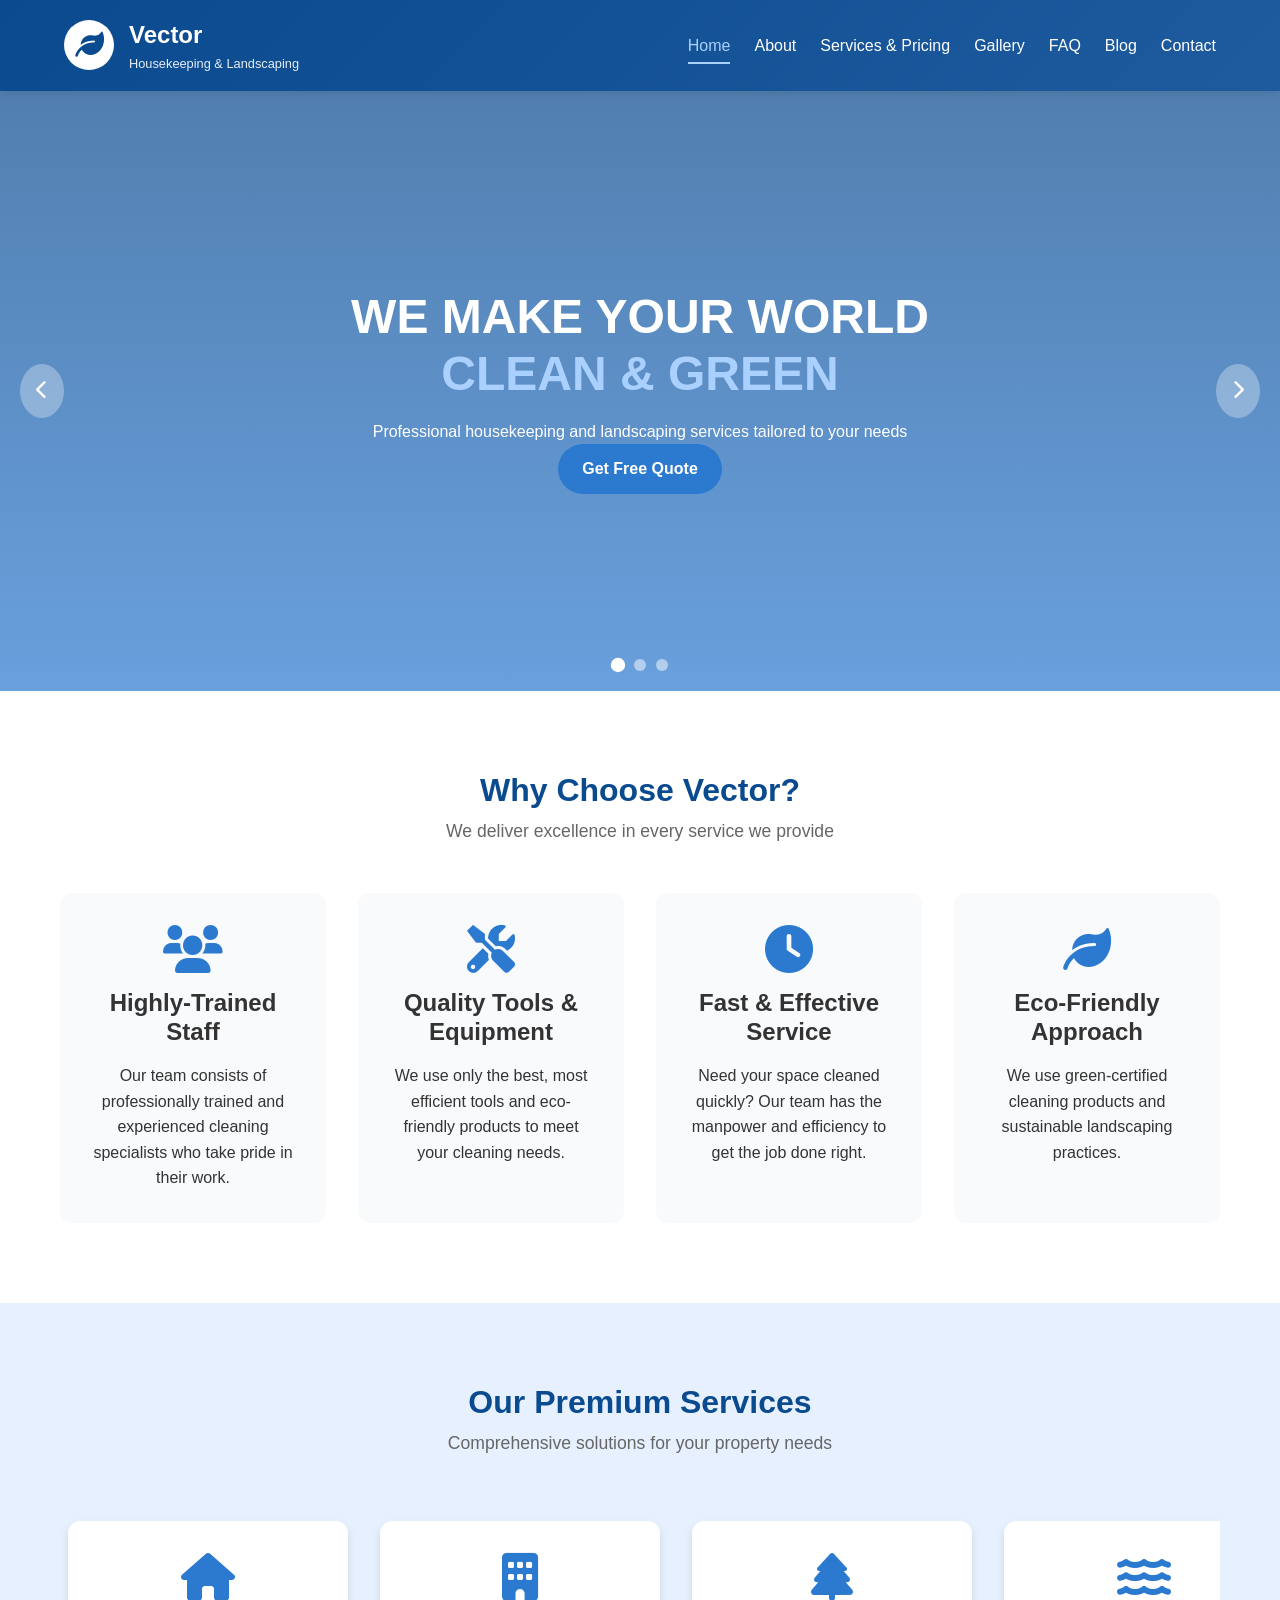
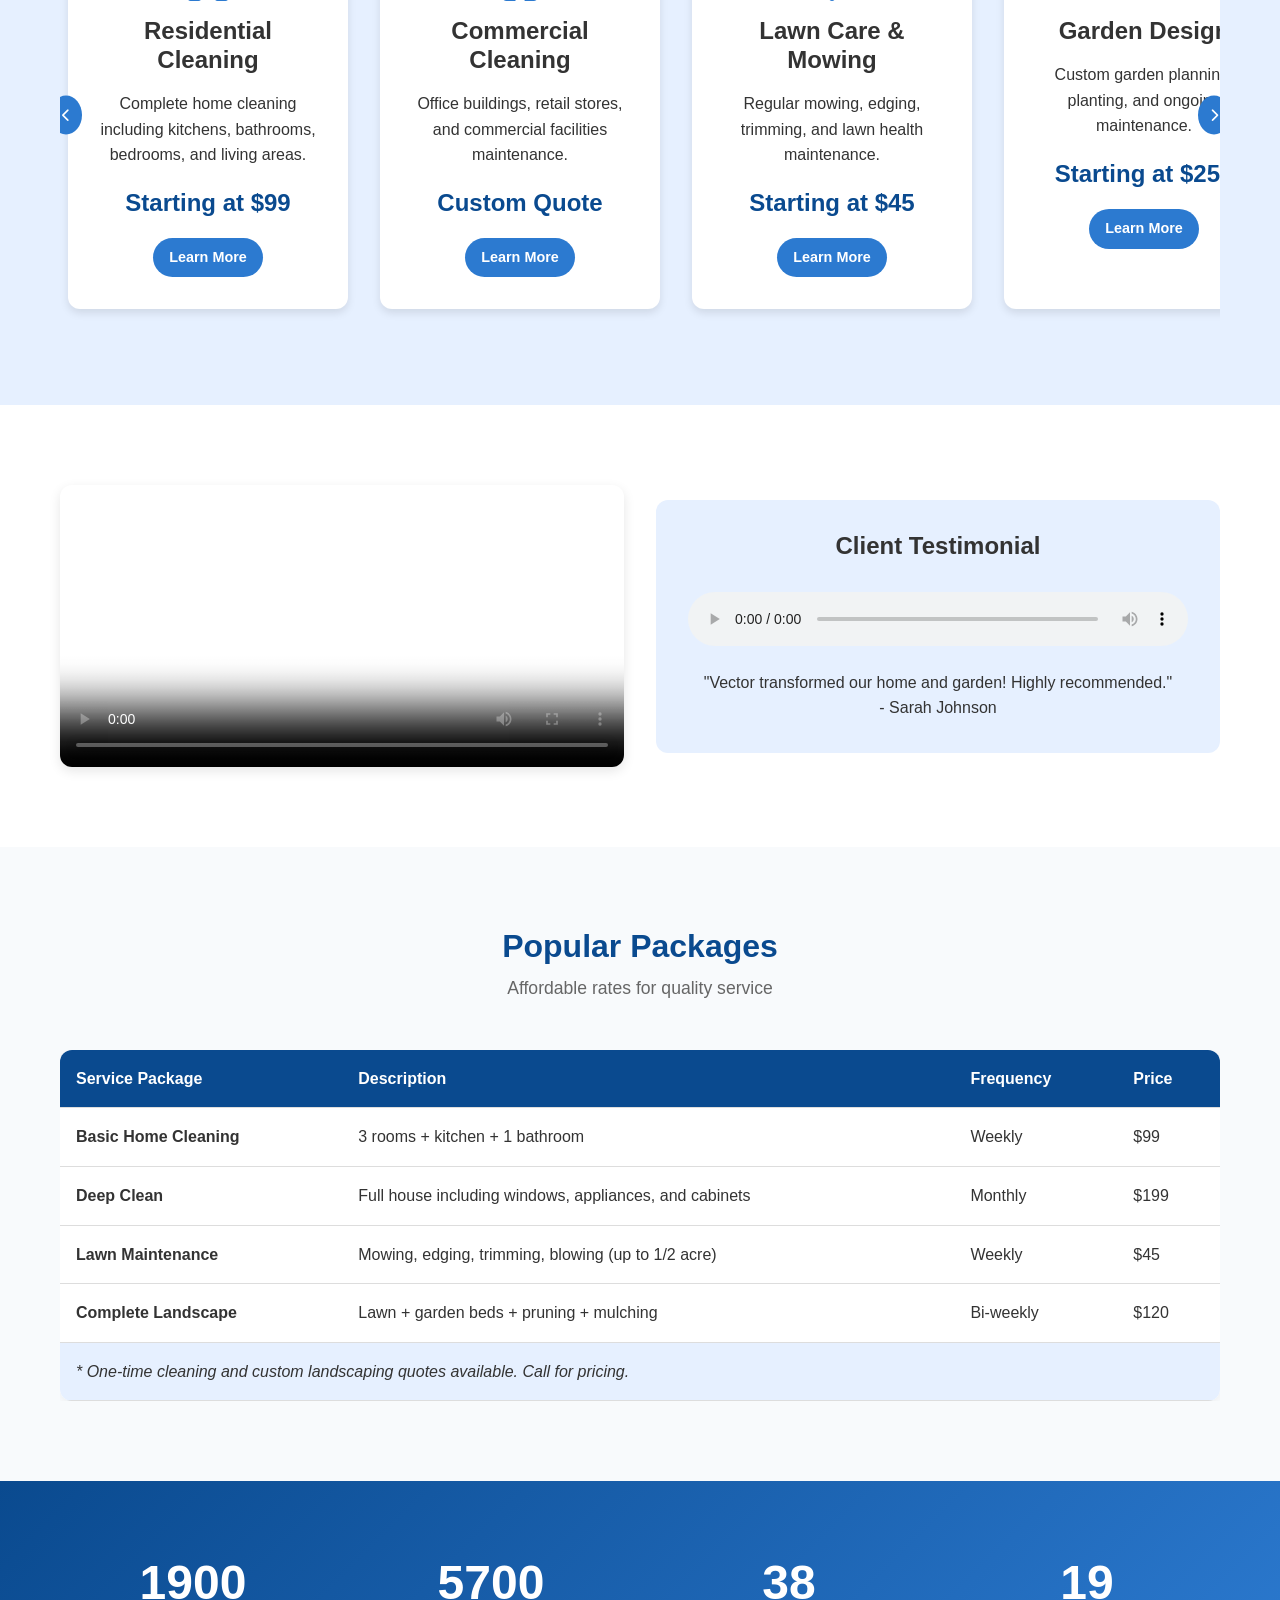
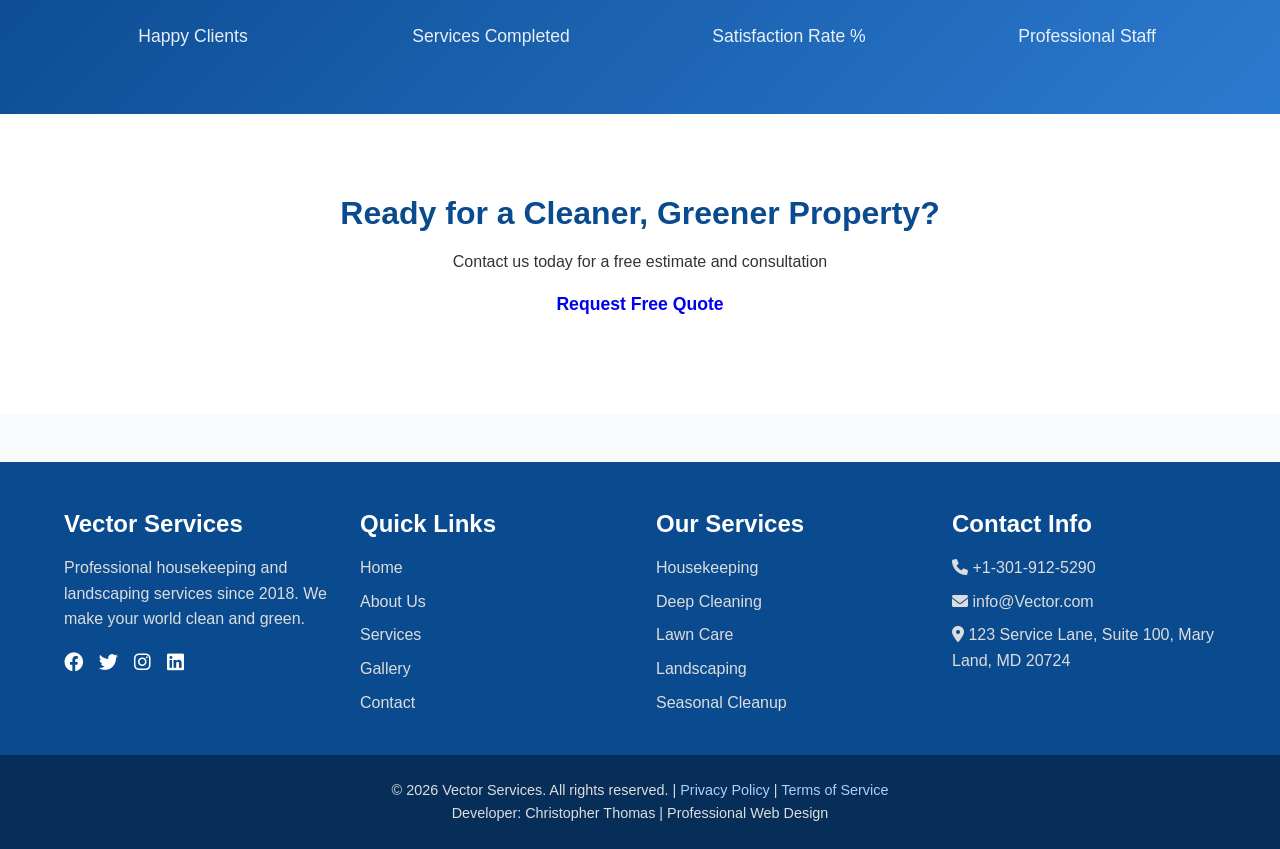
==== index.html @ d76cce22 "Final Project" ====
<!DOCTYPE html>
<html lang="en">
<head>
    <meta charset="UTF-8">
    <meta name="viewport" content="width=device-width, initial-scale=1.0, viewport-fit=cover">
    <meta name="description" content="Professional housekeeping and landscaping services. Clean homes, beautiful gardens, and reliable service since 2018.">
    <title>Vector Services | Professional Housekeeping & Landscaping</title>
    <link rel="stylesheet" href="styles.css">
    <link rel="stylesheet" href="https://cdnjs.cloudflare.com/ajax/libs/font-awesome/6.0.0-beta3/css/all.min.css">
</head>
<body>
    <!-- Header Section -->
    <header>
        <div class="logo-area">
            <div class="logo-circle">
                <i class="fas fa-leaf"></i>
            </div>
            <div class="company-name">
                <span class="brand-main">Vector</span>
                <span class="brand-sub">Housekeeping & Landscaping</span>
            </div>
        </div>
        <nav>
            <div class="mobile-menu-btn">
                <i class="fas fa-bars"></i>
            </div>
            <ul class="nav-menu">
                <li><a href="index.html" class="active">Home</a></li>
                <li><a href="pages/about.html">About</a></li>
                <li><a href="pages/services-pricing.html">Services & Pricing</a></li>
                <li><a href="pages/gallery.html">Gallery</a></li>
                <li><a href="pages/faq.html">FAQ</a></li>
                <li><a href="pages/blog.html">Blog</a></li>
                <li><a href="pages/contact.html">Contact</a></li>
            </ul>
        </nav>
    </header>

    <main>
        <!-- Hero Carousel Section -->
        <section class="hero-carousel">
            <div class="carousel-container">
                <div class="carousel-slides">
                    <div class="carousel-slide active">
                        <div class="slide-bg" style="background-image: linear-gradient(rgba(10, 74, 143, 0.7), rgba(44, 122, 208, 0.7)), url('img/slide1.jpg');">
                            <div class="slide-content">
                                <h1>WE MAKE YOUR WORLD <span class="blue-text">CLEAN & GREEN</span></h1>
                                <p>Professional housekeeping and landscaping services tailored to your needs</p>
                                <a href="pages/contact.html" class="btn btn-primary">Get Free Quote</a>
                            </div>
                        </div>
                    </div>
                    <div class="carousel-slide">
                        <div class="slide-bg" style="background-image: linear-gradient(rgba(10, 74, 143, 0.7), rgba(44, 122, 208, 0.7)), url('img/slide2.jpg');">
                            <div class="slide-content">
                                <h1>EXPERT <span class="blue-text">HOUSEKEEPING</span></h1>
                                <p>Deep cleaning, sanitization, and daily upkeep for your home or office</p>
                                <a href="pages/services-pricing.html" class="btn btn-primary">View Services</a>
                            </div>
                        </div>
                    </div>
                    <div class="carousel-slide">
                        <div class="slide-bg" style="background-image: linear-gradient(rgba(10, 74, 143, 0.7), rgba(44, 122, 208, 0.7)), url('img/slide3.jpg');">
                            <div class="slide-content">
                                <h1>BEAUTIFUL <span class="blue-text">LANDSCAPING</span></h1>
                                <p>Lawn care, garden design, irrigation systems, and seasonal cleanups</p>
                                <a href="pages/contact.html" class="btn btn-primary">Schedule Now</a>
                            </div>
                        </div>
                    </div>
                </div>
                <button class="carousel-btn prev-btn"><i class="fas fa-chevron-left"></i></button>
                <button class="carousel-btn next-btn"><i class="fas fa-chevron-right"></i></button>
                <div class="carousel-dots"></div>
            </div>
        </section>

        <!-- Features Section -->
        <section class="features">
            <div class="container">
                <div class="section-header">
                    <h2>Why Choose Vector?</h2>
                    <p>We deliver excellence in every service we provide</p>
                </div>
                <div class="features-grid">
                    <div class="feature-card">
                        <i class="fas fa-users"></i>
                        <h3>Highly-Trained Staff</h3>
                        <p>Our team consists of professionally trained and experienced cleaning specialists who take pride in their work.</p>
                    </div>
                    <div class="feature-card">
                        <i class="fas fa-tools"></i>
                        <h3>Quality Tools & Equipment</h3>
                        <p>We use only the best, most efficient tools and eco-friendly products to meet your cleaning needs.</p>
                    </div>
                    <div class="feature-card">
                        <i class="fas fa-clock"></i>
                        <h3>Fast & Effective Service</h3>
                        <p>Need your space cleaned quickly? Our team has the manpower and efficiency to get the job done right.</p>
                    </div>
                    <div class="feature-card">
                        <i class="fas fa-leaf"></i>
                        <h3>Eco-Friendly Approach</h3>
                        <p>We use green-certified cleaning products and sustainable landscaping practices.</p>
                    </div>
                </div>
            </div>
        </section>

        <!-- Services Preview Carousel -->
        <section class="services-carousel-section">
            <div class="container">
                <div class="section-header">
                    <h2>Our Premium Services</h2>
                    <p>Comprehensive solutions for your property needs</p>
                </div>
                <div class="services-carousel">
                    <button class="service-prev"><i class="fas fa-chevron-left"></i></button>
                    <div class="services-track">
                        <div class="service-card">
                            <i class="fas fa-home"></i>
                            <h3>Residential Cleaning</h3>
                            <p>Complete home cleaning including kitchens, bathrooms, bedrooms, and living areas.</p>
                            <div class="price-tag">Starting at $99</div>
                            <a href="pages/services-pricing.html" class="btn-small">Learn More</a>
                        </div>
                        <div class="service-card">
                            <i class="fas fa-building"></i>
                            <h3>Commercial Cleaning</h3>
                            <p>Office buildings, retail stores, and commercial facilities maintenance.</p>
                            <div class="price-tag">Custom Quote</div>
                            <a href="pages/services-pricing.html" class="btn-small">Learn More</a>
                        </div>
                        <div class="service-card">
                            <i class="fas fa-tree"></i>
                            <h3>Lawn Care & Mowing</h3>
                            <p>Regular mowing, edging, trimming, and lawn health maintenance.</p>
                            <div class="price-tag">Starting at $45</div>
                            <a href="pages/services-pricing.html" class="btn-small">Learn More</a>
                        </div>
                        <div class="service-card">
                            <i class="fas fa-water"></i>
                            <h3>Garden Design</h3>
                            <p>Custom garden planning, planting, and ongoing maintenance.</p>
                            <div class="price-tag">Starting at $250</div>
                            <a href="pages/services-pricing.html" class="btn-small">Learn More</a>
                        </div>
                        <div class="service-card">
                            <i class="fas fa-seedling"></i>
                            <h3>Seasonal Cleanup</h3>
                            <p>Spring and fall cleanup, leaf removal, and pruning services.</p>
                            <div class="price-tag">Starting at $75</div>
                            <a href="pages/services-pricing.html" class="btn-small">Learn More</a>
                        </div>
                    </div>
                    <button class="service-next"><i class="fas fa-chevron-right"></i></button>
                </div>
            </div>
        </section>

        <!-- Video Showcase -->
        <section class="video-showcase">
            <div class="container">
                <div class="video-wrapper">
                    <video controls poster="img/hero-bg.jpg">
                        <source src="vid/promo.mp4" type="video/mp4">
                        Your browser does not support the video tag.
                    </video>
                    <div class="audio-testimonial">
                        <h3>Client Testimonial</h3>
                        <audio controls>
                            <source src="vid/testimonial.mp3" type="audio/mpeg">
                        </audio>
                        <p>"Vector transformed our home and garden! Highly recommended."</p>
                        <span>- Sarah Johnson</span>
                    </div>
                </div>
            </div>
        </section>

        <!-- Pricing Table -->
        <section class="pricing-section">
            <div class="container">
                <div class="section-header">
                    <h2>Popular Packages</h2>
                    <p>Affordable rates for quality service</p>
                </div>
                <div class="table-responsive">
                    <table class="pricing-table">
                        <thead>
                            <tr>
                                <th>Service Package</th>
                                <th>Description</th>
                                <th>Frequency</th>
                                <th>Price</th>
                            </tr>
                        </thead>
                        <tbody>
                            <tr>
                                <td><strong>Basic Home Cleaning</strong></td>
                                <td>3 rooms + kitchen + 1 bathroom</td>
                                <td>Weekly</td>
                                <td>$99</td>
                            </tr>
                            <tr>
                                <td><strong>Deep Clean</strong></td>
                                <td>Full house including windows, appliances, and cabinets</td>
                                <td>Monthly</td>
                                <td>$199</td>
                            </tr>
                            <tr>
                                <td><strong>Lawn Maintenance</strong></td>
                                <td>Mowing, edging, trimming, blowing (up to 1/2 acre)</td>
                                <td>Weekly</td>
                                <td>$45</td>
                            </tr>
                            <tr>
                                <td><strong>Complete Landscape</strong></td>
                                <td>Lawn + garden beds + pruning + mulching</td>
                                <td>Bi-weekly</td>
                                <td>$120</td>
                            </tr>
                        </tbody>
                        <tfoot>
                            <tr>
                                <td colspan="4" class="table-footer">* One-time cleaning and custom landscaping quotes available. Call for pricing.</td>
                            </tr>
                        </tfoot>
                    </table>
                </div>
            </div>
        </section>

        <!-- Stats Section -->
        <section class="stats-section">
            <div class="container">
                <div class="stats-grid">
                    <div class="stat-item">
                        <span class="stat-number" data-target="5000">0</span>
                        <span class="stat-label">Happy Clients</span>
                    </div>
                    <div class="stat-item">
                        <span class="stat-number" data-target="15000">0</span>
                        <span class="stat-label">Services Completed</span>
                    </div>
                    <div class="stat-item">
                        <span class="stat-number" data-target="98">0</span>
                        <span class="stat-label">Satisfaction Rate %</span>
                    </div>
                    <div class="stat-item">
                        <span class="stat-number" data-target="50">0</span>
                        <span class="stat-label">Professional Staff</span>
                    </div>
                </div>
            </div>
        </section>

        <!-- Call to Action -->
        <section class="cta-section">
            <div class="container">
                <h2>Ready for a Cleaner, Greener Property?</h2>
                <p>Contact us today for a free estimate and consultation</p>
                <a href="pages/contact.html" class="btn btn-large">Request Free Quote</a>
            </div>
        </section>
    </main>

    <!-- Footer Section -->
    <footer>
        <div class="footer-main">
            <div class="footer-grid">
                <div class="footer-about">
                    <h3>Vector Services</h3>
                    <p>Professional housekeeping and landscaping services since 2018. We make your world clean and green.</p>
                    <div class="social-links">
                        <a href="#"><i class="fab fa-facebook"></i></a>
                        <a href="#"><i class="fab fa-twitter"></i></a>
                        <a href="#"><i class="fab fa-instagram"></i></a>
                        <a href="#"><i class="fab fa-linkedin"></i></a>
                    </div>
                </div>
                <div class="footer-links">
                    <h3>Quick Links</h3>
                    <ul>
                        <li><a href="index.html">Home</a></li>
                        <li><a href="pages/about.html">About Us</a></li>
                        <li><a href="pages/services-pricing.html">Services</a></li>
                        <li><a href="pages/gallery.html">Gallery</a></li>
                        <li><a href="pages/contact.html">Contact</a></li>
                    </ul>
                </div>
                <div class="footer-services">
                    <h3>Our Services</h3>
                    <ul>
                        <li>Housekeeping</li>
                        <li>Deep Cleaning</li>
                        <li>Lawn Care</li>
                        <li>Landscaping</li>
                        <li>Seasonal Cleanup</li>
                    </ul>
                </div>
                <div class="footer-contact">
                    <h3>Contact Info</h3>
                    <p><i class="fas fa-phone"></i> +1-301-912-5290</p>
                    <p><i class="fas fa-envelope"></i> info@Vector.com</p>
                    <p><i class="fas fa-map-marker-alt"></i> 123 Service Lane, Suite 100, Mary Land, MD 20724</p>
                </div>
            </div>
        </div>
        <div class="footer-bottom">
            <div class="container">
                <p>&copy; 2026 Vector Services. All rights reserved. | <a href="#">Privacy Policy</a> | <a href="#">Terms of Service</a></p>
                <p>Developer: Christopher Thomas | Professional Web Design</p>
            </div>
        </div>
    </footer>

    <script src="scripts/main.js"></script>
</body>
</html>
---- styles.css ----
/* BlueSky Services - Main Stylesheet */
/* Color Palette: #0a4a8f (Dark Blue), #2c7ad0 (Primary Blue), #e6f0ff (Light Blue), #f8fafc (Off White) */

/* Reset & Base */
* {
    margin: 0;
    padding: 0;
    box-sizing: border-box;
}

body {
    font-family: 'Segoe UI', Tahoma, Geneva, Verdana, sans-serif;
    line-height: 1.6;
    color: #333;
    background-color: #f8fafc;
}

.container {
    max-width: 1200px;
    margin: 0 auto;
    padding: 0 20px;
}

/* Typography */
h1, h2, h3, h4 {
    font-weight: 700;
    line-height: 1.2;
    margin-bottom: 1rem;
}

h1 { font-size: 2.5rem; }
h2 { font-size: 2rem; color: #0a4a8f; }
h3 { font-size: 1.5rem; }

.section-header {
    text-align: center;
    margin-bottom: 3rem;
}

.section-header h2 {
    margin-bottom: 0.5rem;
}

.section-header p {
    color: #666;
    font-size: 1.1rem;
}

/* Header Styles */
header {
    background: linear-gradient(135deg, #0a4a8f 0%, #1e5a9e 100%);
    color: white;
    display: flex;
    justify-content: space-between;
    align-items: center;
    padding: 1rem 5%;
    flex-wrap: wrap;
    position: sticky;
    top: 0;
    z-index: 1000;
    box-shadow: 0 2px 10px rgba(0,0,0,0.1);
}

.logo-area {
    display: flex;
    align-items: center;
    gap: 15px;
}

.logo-circle {
    width: 50px;
    height: 50px;
    background: white;
    border-radius: 50%;
    display: flex;
    align-items: center;
    justify-content: center;
    color: #0a4a8f;
    font-size: 1.8rem;
}

.company-name {
    display: flex;
    flex-direction: column;
}

.brand-main {
    font-size: 1.5rem;
    font-weight: bold;
}

.brand-sub {
    font-size: 0.8rem;
    opacity: 0.9;
}

/* Navigation */
nav ul {
    display: flex;
    list-style: none;
    gap: 1.5rem;
}

nav a {
    color: white;
    text-decoration: none;
    font-weight: 500;
    transition: 0.3s;
    padding: 0.5rem 0;
}

nav a:hover, nav a.active {
    color: #aad0ff;
    border-bottom: 2px solid #aad0ff;
}

.mobile-menu-btn {
    display: none;
    font-size: 1.5rem;
    cursor: pointer;
}

/* Buttons */
.btn, .btn-primary, .btn-small, .btn-large {
    display: inline-block;
    padding: 0.75rem 1.5rem;
    border-radius: 30px;
    text-decoration: none;
    transition: all 0.3s ease;
    cursor: pointer;
    border: none;
    font-weight: 600;
}

.btn-primary {
    background: #2c7ad0;
    color: white;
}

.btn-primary:hover {
    background: #0a4a8f;
    transform: translateY(-2px);
    box-shadow: 0 4px 12px rgba(10, 74, 143, 0.3);
}

.btn-small {
    padding: 0.5rem 1rem;
    font-size: 0.9rem;
    background: #2c7ad0;
    color: white;
}

.btn-large {
    padding: 1rem 2rem;
    font-size: 1.1rem;
}

.btn-block {
    display: block;
    width: 100%;
}

/* Hero Carousel */
.hero-carousel {
    position: relative;
    overflow: hidden;
    height: 600px;
}

.carousel-container {
    position: relative;
    height: 100%;
}

.carousel-slides {
    height: 100%;
    position: relative;
}

.carousel-slide {
    position: absolute;
    top: 0;
    left: 0;
    width: 100%;
    height: 100%;
    opacity: 0;
    transition: opacity 0.5s ease;
}

.carousel-slide.active {
    opacity: 1;
}

.slide-bg {
    width: 100%;
    height: 100%;
    background-size: cover;
    background-position: center;
    display: flex;
    align-items: center;
    justify-content: center;
}

.slide-content {
    text-align: center;
    color: white;
    max-width: 800px;
    padding: 2rem;
}

.slide-content h1 {
    font-size: 3rem;
    margin-bottom: 1rem;
}

.blue-text {
    color: #aad0ff;
}

.carousel-btn {
    position: absolute;
    top: 50%;
    transform: translateY(-50%);
    background: rgba(255,255,255,0.3);
    border: none;
    padding: 1rem;
    cursor: pointer;
    border-radius: 50%;
    color: white;
    font-size: 1.2rem;
    transition: 0.3s;
}

.carousel-btn:hover {
    background: rgba(255,255,255,0.5);
}

.prev-btn { left: 20px; }
.next-btn { right: 20px; }

.carousel-dots {
    position: absolute;
    bottom: 20px;
    left: 50%;
    transform: translateX(-50%);
    display: flex;
    gap: 10px;
}

.dot {
    width: 12px;
    height: 12px;
    background: rgba(255,255,255,0.5);
    border-radius: 50%;
    cursor: pointer;
    transition: 0.3s;
}

.dot.active {
    background: white;
    transform: scale(1.2);
}

/* Features Section */
.features {
    padding: 5rem 0;
    background: white;
}

.features-grid {
    display: grid;
    grid-template-columns: repeat(auto-fit, minmax(250px, 1fr));
    gap: 2rem;
}

.feature-card {
    text-align: center;
    padding: 2rem;
    background: #f8fafc;
    border-radius: 12px;
    transition: transform 0.3s, box-shadow 0.3s;
}

.feature-card:hover {
    transform: translateY(-5px);
    box-shadow: 0 10px 25px rgba(0,0,0,0.1);
}

.feature-card i {
    font-size: 3rem;
    color: #2c7ad0;
    margin-bottom: 1rem;
}

/* Services Carousel */
.services-carousel-section {
    padding: 5rem 0;
    background: #e6f0ff;
}

.services-carousel {
    position: relative;
    overflow: hidden;
}

.services-track {
    display: flex;
    gap: 2rem;
    overflow-x: auto;
    scroll-behavior: smooth;
    padding: 1rem 0.5rem;
}

.services-track::-webkit-scrollbar {
    display: none;
}

.service-card {
    min-width: 280px;
    background: white;
    border-radius: 12px;
    padding: 2rem;
    text-align: center;
    box-shadow: 0 4px 8px rgba(0,0,0,0.1);
    transition: 0.3s;
}

.service-card:hover {
    transform: translateY(-5px);
    box-shadow: 0 8px 16px rgba(0,0,0,0.15);
}

.service-card i {
    font-size: 3rem;
    color: #2c7ad0;
    margin-bottom: 1rem;
}

.price-tag {
    font-size: 1.5rem;
    font-weight: bold;
    color: #0a4a8f;
    margin: 1rem 0;
}

.service-prev, .service-next {
    position: absolute;
    top: 50%;
    transform: translateY(-50%);
    background: #2c7ad0;
    border: none;
    padding: 0.75rem;
    border-radius: 50%;
    cursor: pointer;
    color: white;
    z-index: 10;
}

.service-prev { left: -10px; }
.service-next { right: -10px; }

/* Video Showcase */
.video-showcase {
    padding: 5rem 0;
    background: white;
}

.video-wrapper {
    display: grid;
    grid-template-columns: 1fr 1fr;
    gap: 2rem;
    align-items: center;
}

.video-wrapper video {
    width: 100%;
    border-radius: 12px;
    box-shadow: 0 4px 12px rgba(0,0,0,0.1);
}

.audio-testimonial {
    background: #e6f0ff;
    padding: 2rem;
    border-radius: 12px;
    text-align: center;
}

.audio-testimonial audio {
    width: 100%;
    margin: 1rem 0;
}

/* Pricing Tables */
.pricing-section, .services-detailed {
    padding: 5rem 0;
    background: #f8fafc;
}

.table-responsive {
    overflow-x: auto;
}

.pricing-table, .pricing-detailed {
    width: 100%;
    border-collapse: collapse;
    background: white;
    border-radius: 12px;
    overflow: hidden;
    box-shadow: 0 2px 8px rgba(0,0,0,0.05);
}

.pricing-table th, .pricing-table td,
.pricing-detailed th, .pricing-detailed td {
    padding: 1rem;
    text-align: left;
    border-bottom: 1px solid #ddd;
}

.pricing-table th, .pricing-detailed th {
    background: #0a4a8f;
    color: white;
    font-weight: 600;
}

.table-footer {
    background: #e6f0ff;
    text-align: center;
    font-style: italic;
}

/* Stats Section */
.stats-section {
    background: linear-gradient(135deg, #0a4a8f, #2c7ad0);
    color: white;
    padding: 4rem 0;
    text-align: center;
}

.stats-grid {
    display: grid;
    grid-template-columns: repeat(auto-fit, minmax(200px, 1fr));
    gap: 2rem;
}

.stat-number {
    font-size: 3rem;
    font-weight: bold;
    display: block;
}

.stat-label {
    font-size: 1.1rem;
    opacity: 0.9;
}

/* CTA Section */
.cta-section {
    padding: 5rem 0;
    background: white;
    text-align: center;
}

.cta-section h2 {
    margin-bottom: 1rem;
}

/* Page Banner */
.page-banner {
    background: linear-gradient(135deg, #0a4a8f, #2c7ad0);
    color: white;
    text-align: center;
    padding: 4rem 2rem;
}

.page-banner h1 {
    margin-bottom: 0.5rem;
}

/* About Page */
.about-story, .values-section, .team-section {
    padding: 5rem 0;
}

.about-grid {
    display: grid;
    grid-template-columns: 1fr 1fr;
    gap: 3rem;
    align-items: center;
}

.about-image img {
    width: 100%;
    border-radius: 12px;
    box-shadow: 0 4px 12px rgba(0,0,0,0.1);
}

.mission-box {
    background: #e6f0ff;
    padding: 1.5rem;
    border-radius: 12px;
    margin-top: 2rem;
}

.values-grid, .team-grid, .bundles-grid {
    display: grid;
    grid-template-columns: repeat(auto-fit, minmax(250px, 1fr));
    gap: 2rem;
    margin-top: 2rem;
}

.value-card, .team-member, .bundle-card {
    text-align: center;
    padding: 2rem;
    background: white;
    border-radius: 12px;
    box-shadow: 0 2px 8px rgba(0,0,0,0.05);
    transition: 0.3s;
}

.value-card i {
    font-size: 2.5rem;
    color: #2c7ad0;
    margin-bottom: 1rem;
}

.team-member img {
    width: 150px;
    height: 150px;
    border-radius: 50%;
    object-fit: cover;
    margin-bottom: 1rem;
}

.bundle-card.featured {
    border: 2px solid #2c7ad0;
    transform: scale(1.05);
}

.bundle-price {
    font-size: 1.8rem;
    font-weight: bold;
    color: #0a4a8f;
    margin: 1rem 0;
}

.bundle-price span {
    font-size: 1rem;
    color: #666;
}

.sidebar-cta {
    background: #e6f0ff;
    padding: 3rem 0;
    margin: 2rem 0;
}

.sidebar-content {
    text-align: center;
}

/* Gallery Page */
.gallery-filter {
    padding: 5rem 0;
}

.filter-buttons {
    text-align: center;
    margin-bottom: 3rem;
}

.filter-btn {
    padding: 0.75rem 1.5rem;
    margin: 0 0.5rem;
    border: none;
    background: #e6f0ff;
    cursor: pointer;
    border-radius: 30px;
    transition: 0.3s;
}

.filter-btn.active, .filter-btn:hover {
    background: #2c7ad0;
    color: white;
}

.gallery-grid {
    display: grid;
    grid-template-columns: repeat(auto-fill, minmax(300px, 1fr));
    gap: 1.5rem;
}

.gallery-item {
    position: relative;
    overflow: hidden;
    border-radius: 12px;
    cursor: pointer;
}

.gallery-item img {
    width: 100%;
    height: 250px;
    object-fit: cover;
    transition: transform 0.3s;
}

.gallery-item:hover img {
    transform: scale(1.05);
}

.gallery-overlay {
    position: absolute;
    bottom: 0;
    left: 0;
    right: 0;
    background: linear-gradient(transparent, rgba(10, 74, 143, 0.9));
    color: white;
    padding: 1rem;
    transform: translateY(100%);
    transition: transform 0.3s;
}

.gallery-item:hover .gallery-overlay {
    transform: translateY(0);
}

/* Lightbox */
.lightbox {
    display: none;
    position: fixed;
    z-index: 2000;
    top: 0;
    left: 0;
    width: 100%;
    height: 100%;
    background: rgba(0,0,0,0.9);
    justify-content: center;
    align-items: center;
}

.lightbox-content {
    max-width: 90%;
    max-height: 90%;
}

.close-lightbox {
    position: absolute;
    top: 20px;
    right: 40px;
    color: white;
    font-size: 2rem;
    cursor: pointer;
}

/* FAQ Page */
.faq-section {
    padding: 5rem 0;
}

.faq-category {
    margin-bottom: 3rem;
}

.faq-category h2 {
    margin-bottom: 1.5rem;
}

.faq-list dt {
    font-weight: bold;
    font-size: 1.1rem;
    margin-top: 1.5rem;
    color: #0a4a8f;
}

.faq-list dd {
    margin-left: 1rem;
    margin-top: 0.5rem;
    color: #555;
}

.contact-prompt {
    text-align: center;
    margin-top: 3rem;
    padding: 2rem;
    background: #e6f0ff;
    border-radius: 12px;
}

/* Contact Page */
.contact-section {
    padding: 5rem 0;
}

.contact-grid {
    display: grid;
    grid-template-columns: 1fr 2fr;
    gap: 3rem;
}

.contact-info .info-item {
    display: flex;
    gap: 1rem;
    margin-bottom: 2rem;
}

.contact-info .info-item i {
    font-size: 1.5rem;
    color: #2c7ad0;
}

.contact-form-wrapper fieldset {
    border: 2px solid #2c7ad0;
    padding: 2rem;
    border-radius: 12px;
}

.form-group {
    margin-bottom: 1.5rem;
}

.form-group label {
    display: block;
    margin-bottom: 0.5rem;
    font-weight: 500;
}

.form-group input, .form-group select, .form-group textarea {
    width: 100%;
    padding: 0.75rem;
    border: 1px solid #ddd;
    border-radius: 8px;
    font-family: inherit;
}

.form-group input:focus, .form-group select:focus, .form-group textarea:focus {
    outline: none;
    border-color: #2c7ad0;
}

/* Blog Page */
.blog-section {
    padding: 5rem 0;
}

.blog-section .container {
    display: grid;
    grid-template-columns: 2fr 1fr;
    gap: 3rem;
}

.blog-grid {
    display: grid;
    gap: 2rem;
}

.blog-post {
    background: white;
    border-radius: 12px;
    overflow: hidden;
    box-shadow: 0 2px 8px rgba(0,0,0,0.05);
}

.blog-post img {
    width: 100%;
    height: 250px;
    object-fit: cover;
}

.blog-post h2, .blog-post .post-meta, .blog-post p {
    padding: 0 1.5rem;
}

.blog-post h2 {
    margin-top: 1rem;
}

.post-meta {
    color: #666;
    font-size: 0.9rem;
    margin-bottom: 1rem;
}

.read-more {
    display: inline-block;
    margin: 1rem 1.5rem 1.5rem;
    color: #2c7ad0;
    text-decoration: none;
    font-weight: 600;
}

.sidebar-widget {
    background: white;
    padding: 1.5rem;
    border-radius: 12px;
    margin-bottom: 2rem;
    box-shadow: 0 2px 8px rgba(0,0,0,0.05);
}

.sidebar-widget h3 {
    margin-bottom: 1rem;
}

.sidebar-widget ul {
    list-style: none;
}

.sidebar-widget ul li {
    margin-bottom: 0.5rem;
}

.sidebar-widget ul li a {
    color: #333;
    text-decoration: none;
}

.sidebar-widget ul li a:hover {
    color: #2c7ad0;
}

.sidebar-widget input {
    width: 100%;
    padding: 0.5rem;
    margin: 0.5rem 0;
    border: 1px solid #ddd;
    border-radius: 8px;
}

/* Footer */
footer {
    background: #0a4a8f;
    color: #ddd;
    margin-top: 3rem;
}

.footer-main {
    padding: 3rem 5% 2rem;
}

.footer-grid {
    display: grid;
    grid-template-columns: repeat(auto-fit, minmax(250px, 1fr));
    gap: 2rem;
    max-width: 1200px;
    margin: 0 auto;
}

.footer-about h3, .footer-links h3, .footer-services h3, .footer-contact h3 {
    color: white;
    margin-bottom: 1rem;
}

.footer-about p, .footer-contact p {
    margin-bottom: 0.5rem;
}

.social-links {
    display: flex;
    gap: 1rem;
    margin-top: 1rem;
}

.social-links a {
    color: white;
    font-size: 1.2rem;
    transition: 0.3s;
}

.social-links a:hover {
    color: #aad0ff;
}

.footer-links ul, .footer-services ul {
    list-style: none;
}

.footer-links ul li, .footer-services ul li {
    margin-bottom: 0.5rem;
}

.footer-links ul li a {
    color: #ddd;
    text-decoration: none;
}

.footer-links ul li a:hover {
    color: white;
}

.footer-bottom {
    background: #062e59;
    text-align: center;
    padding: 1.5rem;
    font-size: 0.9rem;
}

.footer-bottom a {
    color: #aad0ff;
    text-decoration: none;
}

/* Responsive Design */
@media (max-width: 768px) {
    h1 { font-size: 2rem; }
    h2 { font-size: 1.5rem; }
    
    .mobile-menu-btn {
        display: block;
    }
    
    .nav-menu {
        display: none;
        position: absolute;
        top: 100%;
        left: 0;
        right: 0;
        background: #0a4a8f;
        flex-direction: column;
        padding: 1rem;
        text-align: center;
    }
    
    .nav-menu.active {
        display: flex;
    }
    
    .hero-carousel {
        height: 400px;
    }
    
    .slide-content h1 {
        font-size: 2rem;
    }
    
    .about-grid, .contact-grid, .blog-section .container {
        grid-template-columns: 1fr;
    }
    
    .video-wrapper {
        grid-template-columns: 1fr;
    }
    
    .bundle-card.featured {
        transform: scale(1);
    }
    
    .stats-grid {
        grid-template-columns: repeat(2, 1fr);
    }
}

@media (max-width: 480px) {
    .stats-grid {
        grid-template-columns: 1fr;
    }
    
    .filter-buttons {
        display: flex;
        flex-direction: column;
        gap: 0.5rem;
        align-items: center;
    }
    
    .filter-btn {
        width: 80%;
    }
}
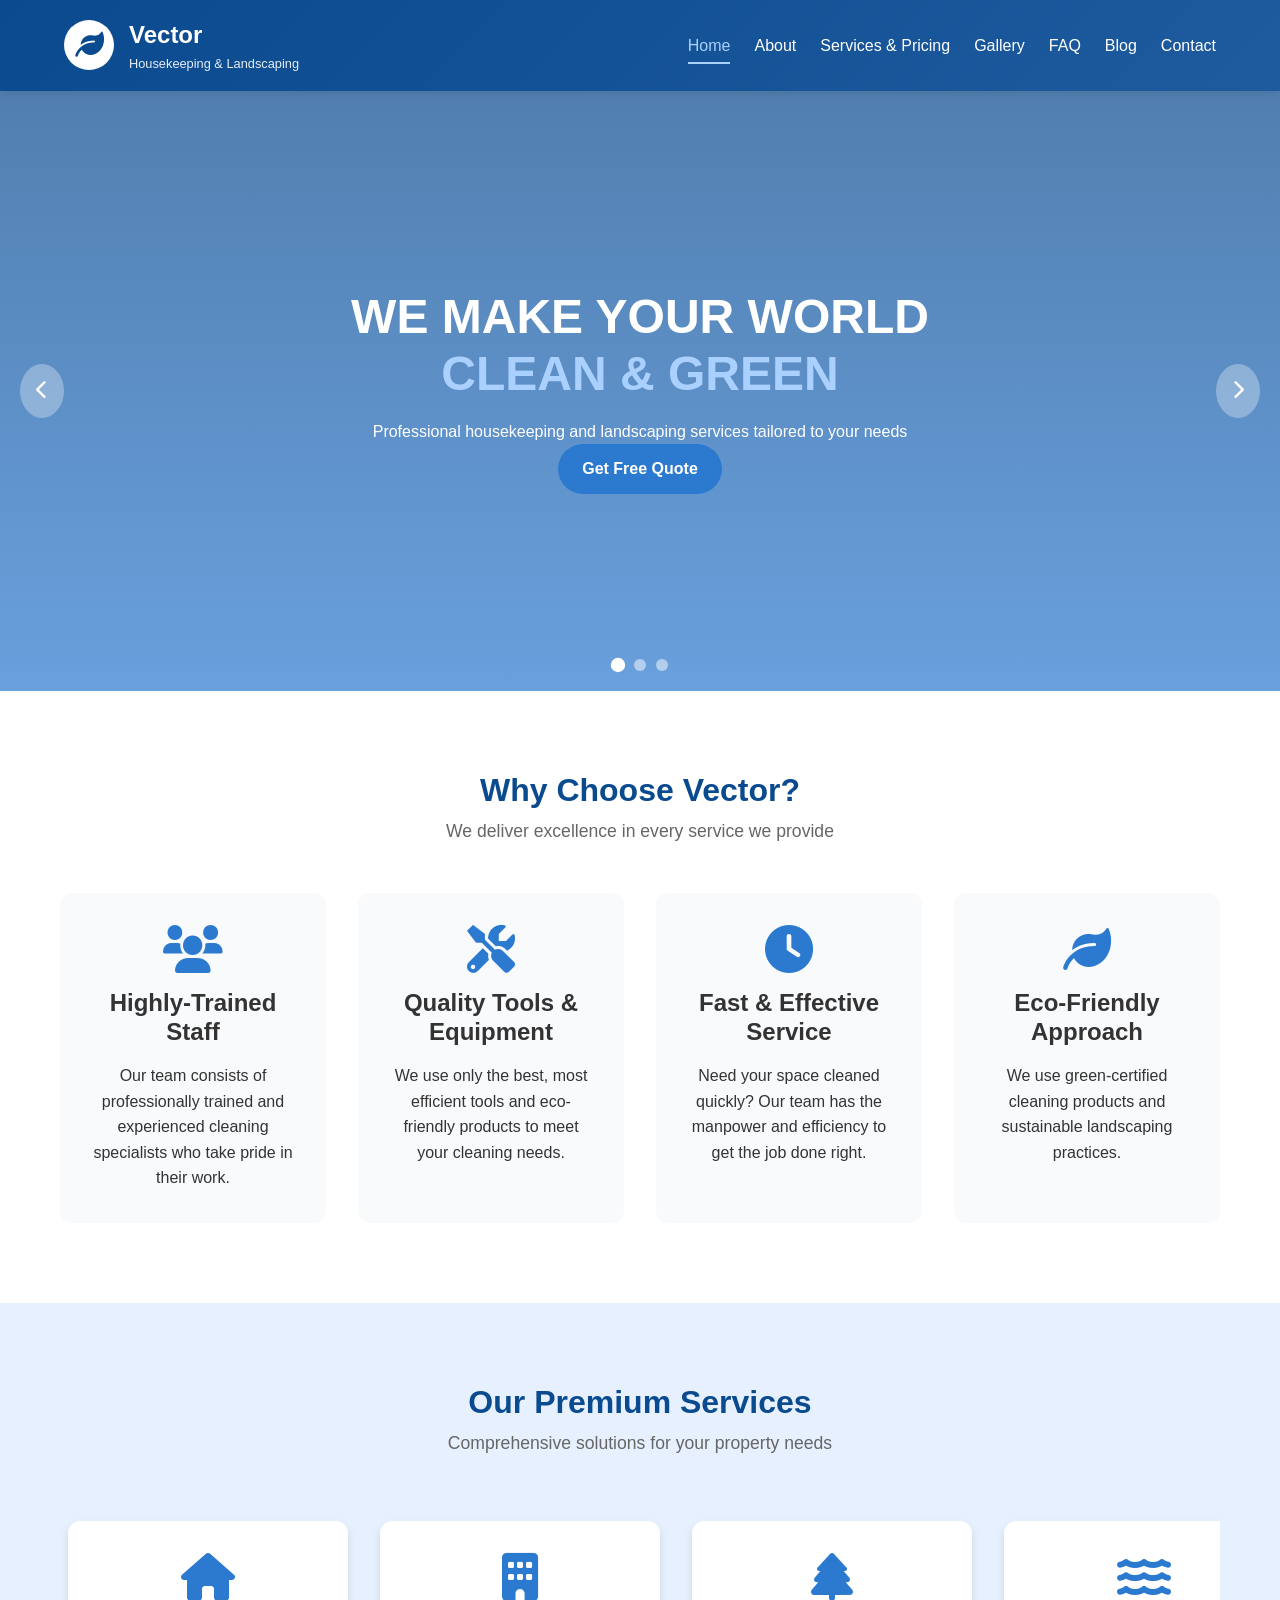
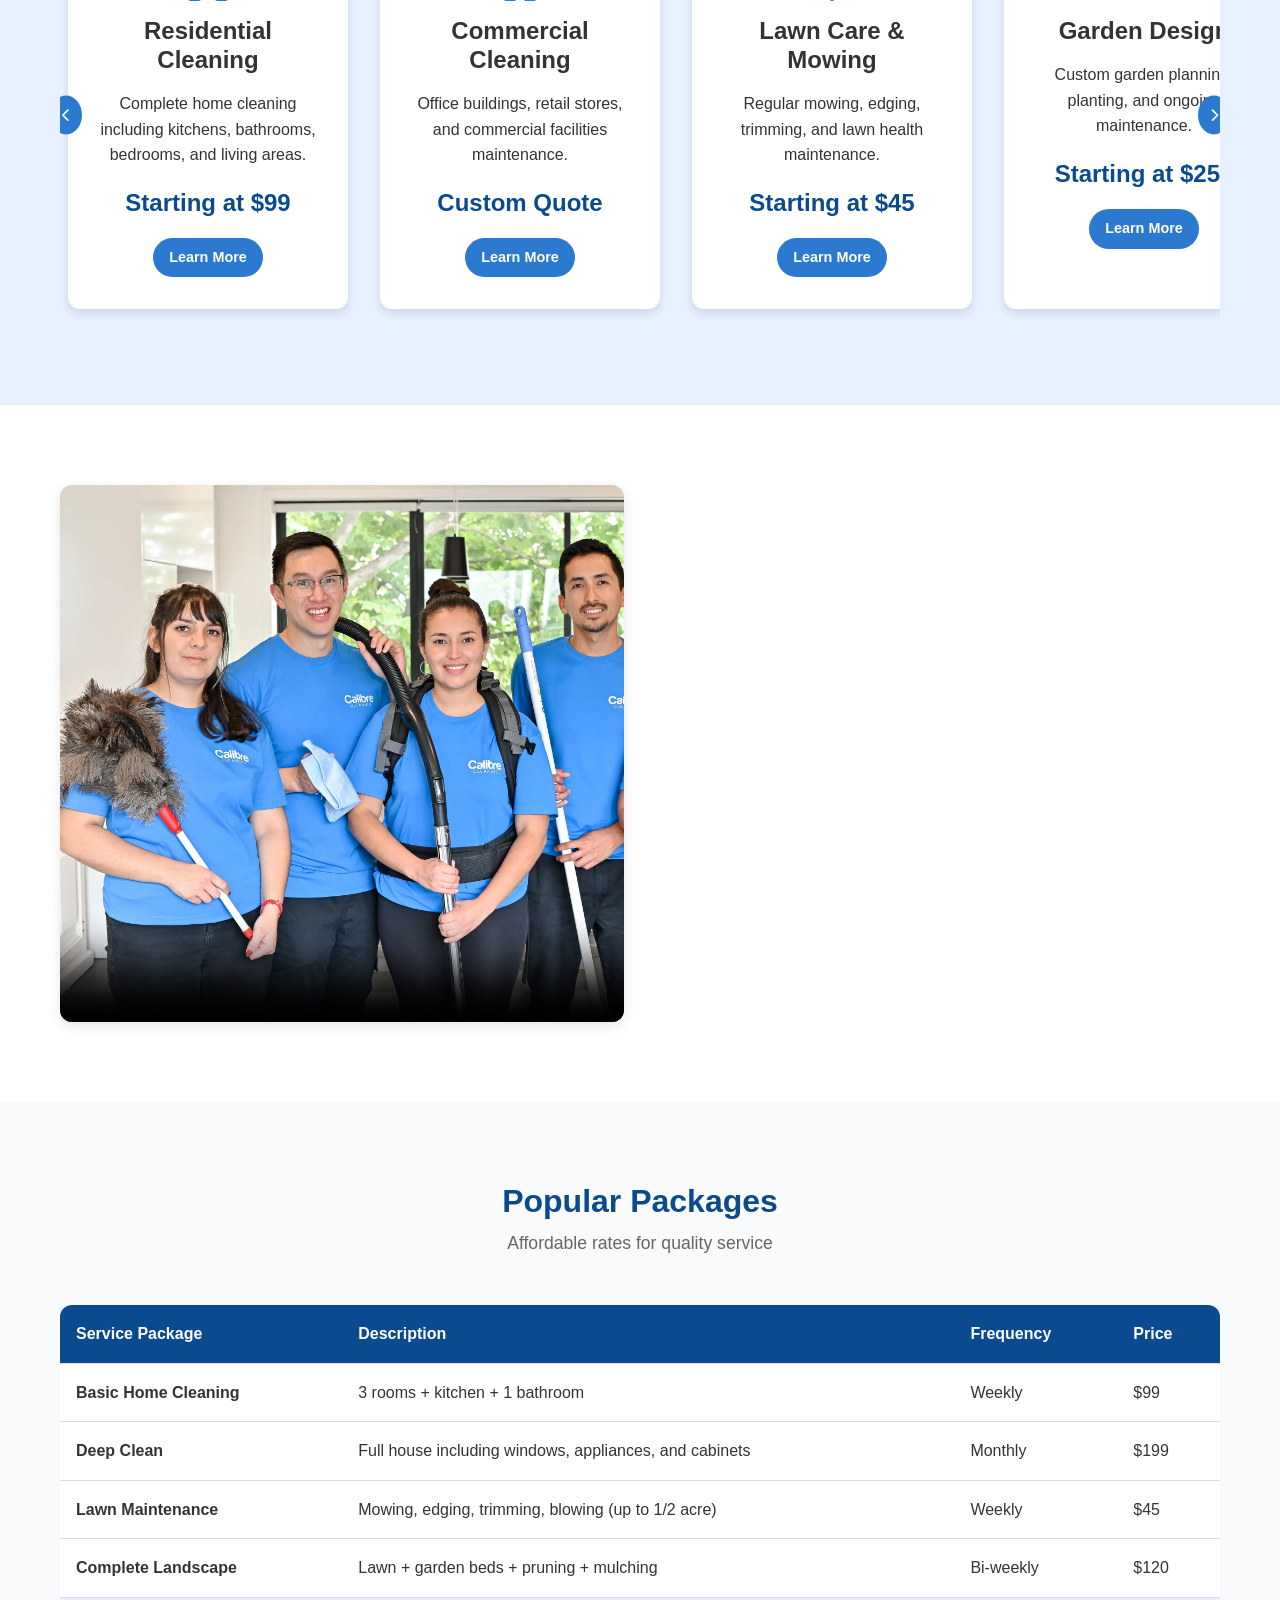
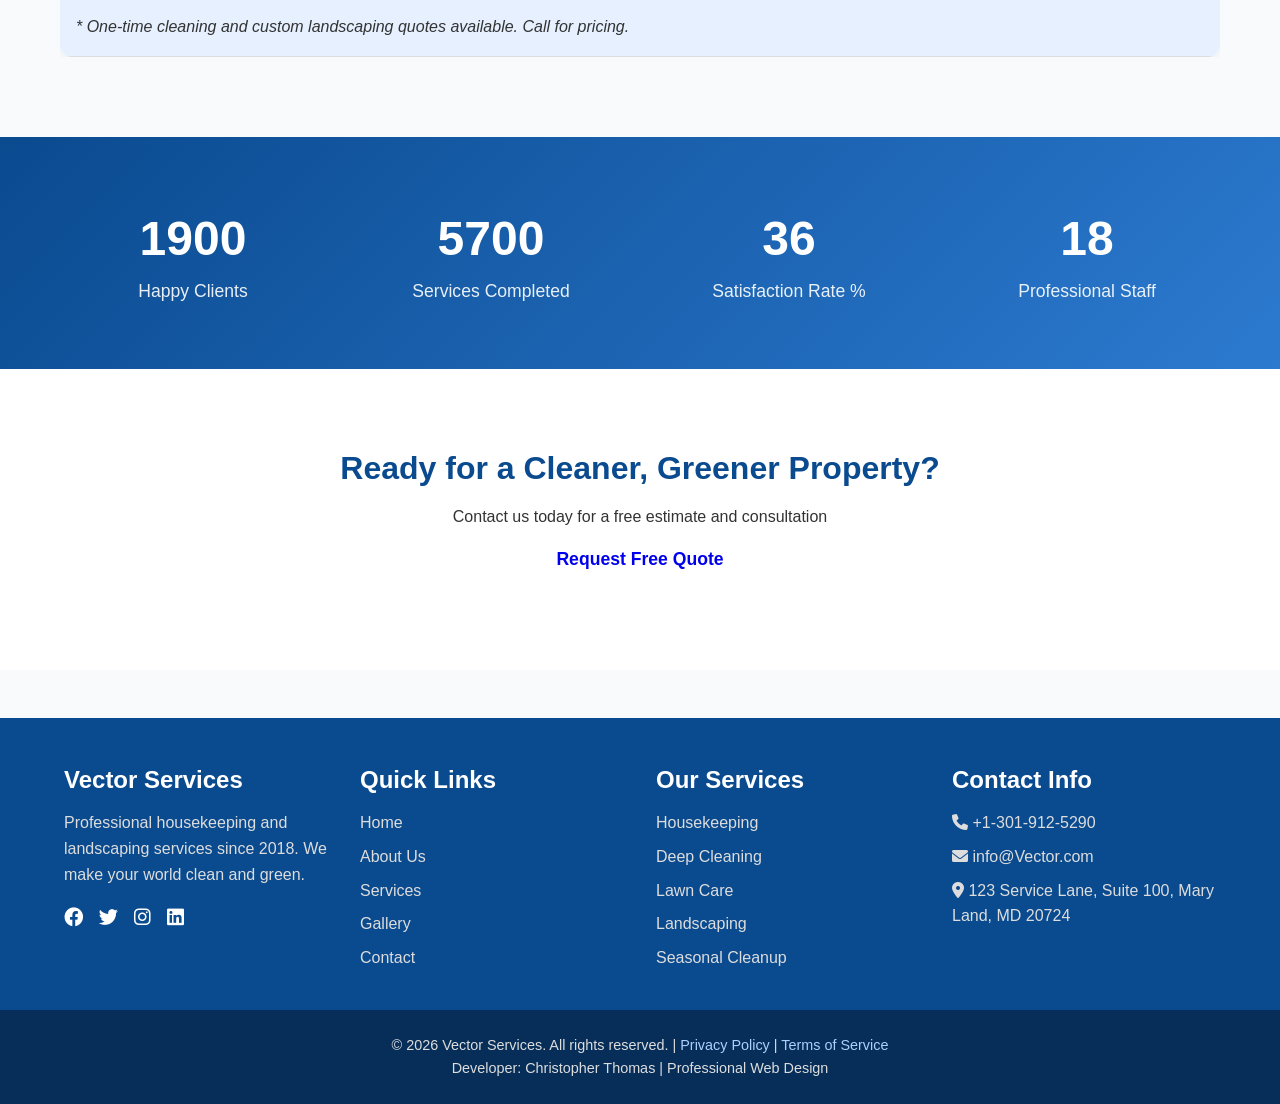
==== commit c2fbf73d: "Updated" ====
--- a/index.html
+++ b/index.html
@@ -26,12 +26,12 @@
             </div>
             <ul class="nav-menu">
                 <li><a href="index.html" class="active">Home</a></li>
-                <li><a href="pages/about.html">About</a></li>
-                <li><a href="pages/services-pricing.html">Services & Pricing</a></li>
-                <li><a href="pages/gallery.html">Gallery</a></li>
-                <li><a href="pages/faq.html">FAQ</a></li>
-                <li><a href="pages/blog.html">Blog</a></li>
-                <li><a href="pages/contact.html">Contact</a></li>
+                <li><a href="about.html">About</a></li>
+                <li><a href="services-pricing.html">Services & Pricing</a></li>
+                <li><a href="gallery.html">Gallery</a></li>
+                <li><a href="faq.html">FAQ</a></li>
+                <li><a href="blog.html">Blog</a></li>
+                <li><a href="contact.html">Contact</a></li>
             </ul>
         </nav>
     </header>
@@ -46,7 +46,7 @@
                             <div class="slide-content">
                                 <h1>WE MAKE YOUR WORLD <span class="blue-text">CLEAN & GREEN</span></h1>
                                 <p>Professional housekeeping and landscaping services tailored to your needs</p>
-                                <a href="pages/contact.html" class="btn btn-primary">Get Free Quote</a>
+                                <a href="contact.html" class="btn btn-primary">Get Free Quote</a>
                             </div>
                         </div>
                     </div>
@@ -55,7 +55,7 @@
                             <div class="slide-content">
                                 <h1>EXPERT <span class="blue-text">HOUSEKEEPING</span></h1>
                                 <p>Deep cleaning, sanitization, and daily upkeep for your home or office</p>
-                                <a href="pages/services-pricing.html" class="btn btn-primary">View Services</a>
+                                <a href="services-pricing.html" class="btn btn-primary">View Services</a>
                             </div>
                         </div>
                     </div>
@@ -64,7 +64,7 @@
                             <div class="slide-content">
                                 <h1>BEAUTIFUL <span class="blue-text">LANDSCAPING</span></h1>
                                 <p>Lawn care, garden design, irrigation systems, and seasonal cleanups</p>
-                                <a href="pages/contact.html" class="btn btn-primary">Schedule Now</a>
+                                <a href="contact.html" class="btn btn-primary">Schedule Now</a>
                             </div>
                         </div>
                     </div>
@@ -122,35 +122,35 @@
                             <h3>Residential Cleaning</h3>
                             <p>Complete home cleaning including kitchens, bathrooms, bedrooms, and living areas.</p>
                             <div class="price-tag">Starting at $99</div>
-                            <a href="pages/services-pricing.html" class="btn-small">Learn More</a>
+                            <a href="services-pricing.html" class="btn-small">Learn More</a>
                         </div>
                         <div class="service-card">
                             <i class="fas fa-building"></i>
                             <h3>Commercial Cleaning</h3>
                             <p>Office buildings, retail stores, and commercial facilities maintenance.</p>
                             <div class="price-tag">Custom Quote</div>
-                            <a href="pages/services-pricing.html" class="btn-small">Learn More</a>
+                            <a href="services-pricing.html" class="btn-small">Learn More</a>
                         </div>
                         <div class="service-card">
                             <i class="fas fa-tree"></i>
                             <h3>Lawn Care & Mowing</h3>
                             <p>Regular mowing, edging, trimming, and lawn health maintenance.</p>
                             <div class="price-tag">Starting at $45</div>
-                            <a href="pages/services-pricing.html" class="btn-small">Learn More</a>
+                            <a href="services-pricing.html" class="btn-small">Learn More</a>
                         </div>
                         <div class="service-card">
                             <i class="fas fa-water"></i>
                             <h3>Garden Design</h3>
                             <p>Custom garden planning, planting, and ongoing maintenance.</p>
                             <div class="price-tag">Starting at $250</div>
-                            <a href="pages/services-pricing.html" class="btn-small">Learn More</a>
+                            <a href="services-pricing.html" class="btn-small">Learn More</a>
                         </div>
                         <div class="service-card">
                             <i class="fas fa-seedling"></i>
                             <h3>Seasonal Cleanup</h3>
                             <p>Spring and fall cleanup, leaf removal, and pruning services.</p>
                             <div class="price-tag">Starting at $75</div>
-                            <a href="pages/services-pricing.html" class="btn-small">Learn More</a>
+                            <a href="services-pricing.html" class="btn-small">Learn More</a>
                         </div>
                     </div>
                     <button class="service-next"><i class="fas fa-chevron-right"></i></button>
@@ -162,18 +162,10 @@
         <section class="video-showcase">
             <div class="container">
                 <div class="video-wrapper">
-                    <video controls poster="img/hero-bg.jpg">
+                    <video controls poster="images/hero-bg.jpg">
                         <source src="vid/promo.mp4" type="video/mp4">
                         Your browser does not support the video tag.
                     </video>
-                    <div class="audio-testimonial">
-                        <h3>Client Testimonial</h3>
-                        <audio controls>
-                            <source src="vid/testimonial.mp3" type="audio/mpeg">
-                        </audio>
-                        <p>"Vector transformed our home and garden! Highly recommended."</p>
-                        <span>- Sarah Johnson</span>
-                    </div>
                 </div>
             </div>
         </section>
@@ -260,7 +252,7 @@
             <div class="container">
                 <h2>Ready for a Cleaner, Greener Property?</h2>
                 <p>Contact us today for a free estimate and consultation</p>
-                <a href="pages/contact.html" class="btn btn-large">Request Free Quote</a>
+                <a href="contact.html" class="btn btn-large">Request Free Quote</a>
             </div>
         </section>
     </main>
@@ -283,10 +275,10 @@
                     <h3>Quick Links</h3>
                     <ul>
                         <li><a href="index.html">Home</a></li>
-                        <li><a href="pages/about.html">About Us</a></li>
-                        <li><a href="pages/services-pricing.html">Services</a></li>
-                        <li><a href="pages/gallery.html">Gallery</a></li>
-                        <li><a href="pages/contact.html">Contact</a></li>
+                        <li><a href="about.html">About Us</a></li>
+                        <li><a href="services-pricing.html">Services</a></li>
+                        <li><a href="gallery.html">Gallery</a></li>
+                        <li><a href="contact.html">Contact</a></li>
                     </ul>
                 </div>
                 <div class="footer-services">
--- a/styles.css
+++ b/styles.css
@@ -1,4 +1,4 @@
-/* BlueSky Services - Main Stylesheet */
+/* Vector Services - Main Stylesheet */
 /* Color Palette: #0a4a8f (Dark Blue), #2c7ad0 (Primary Blue), #e6f0ff (Light Blue), #f8fafc (Off White) */
 
 /* Reset & Base */
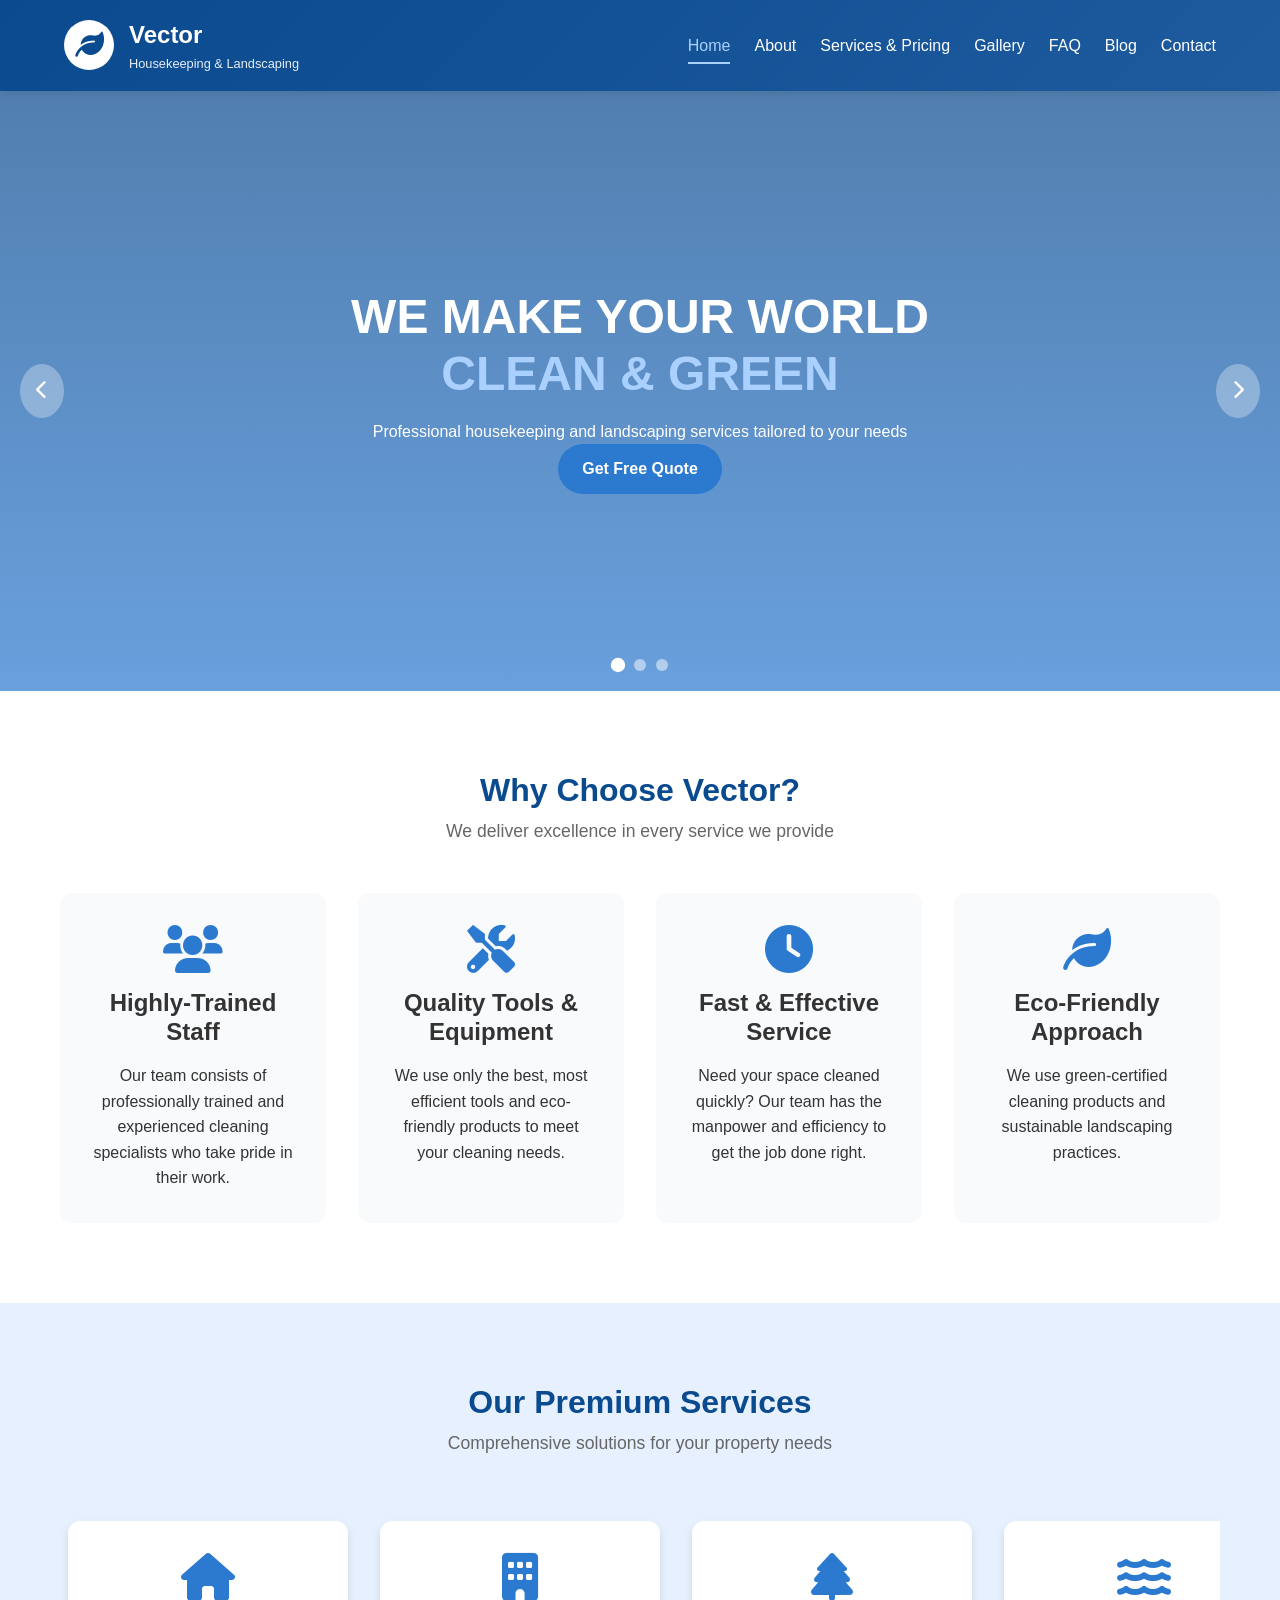
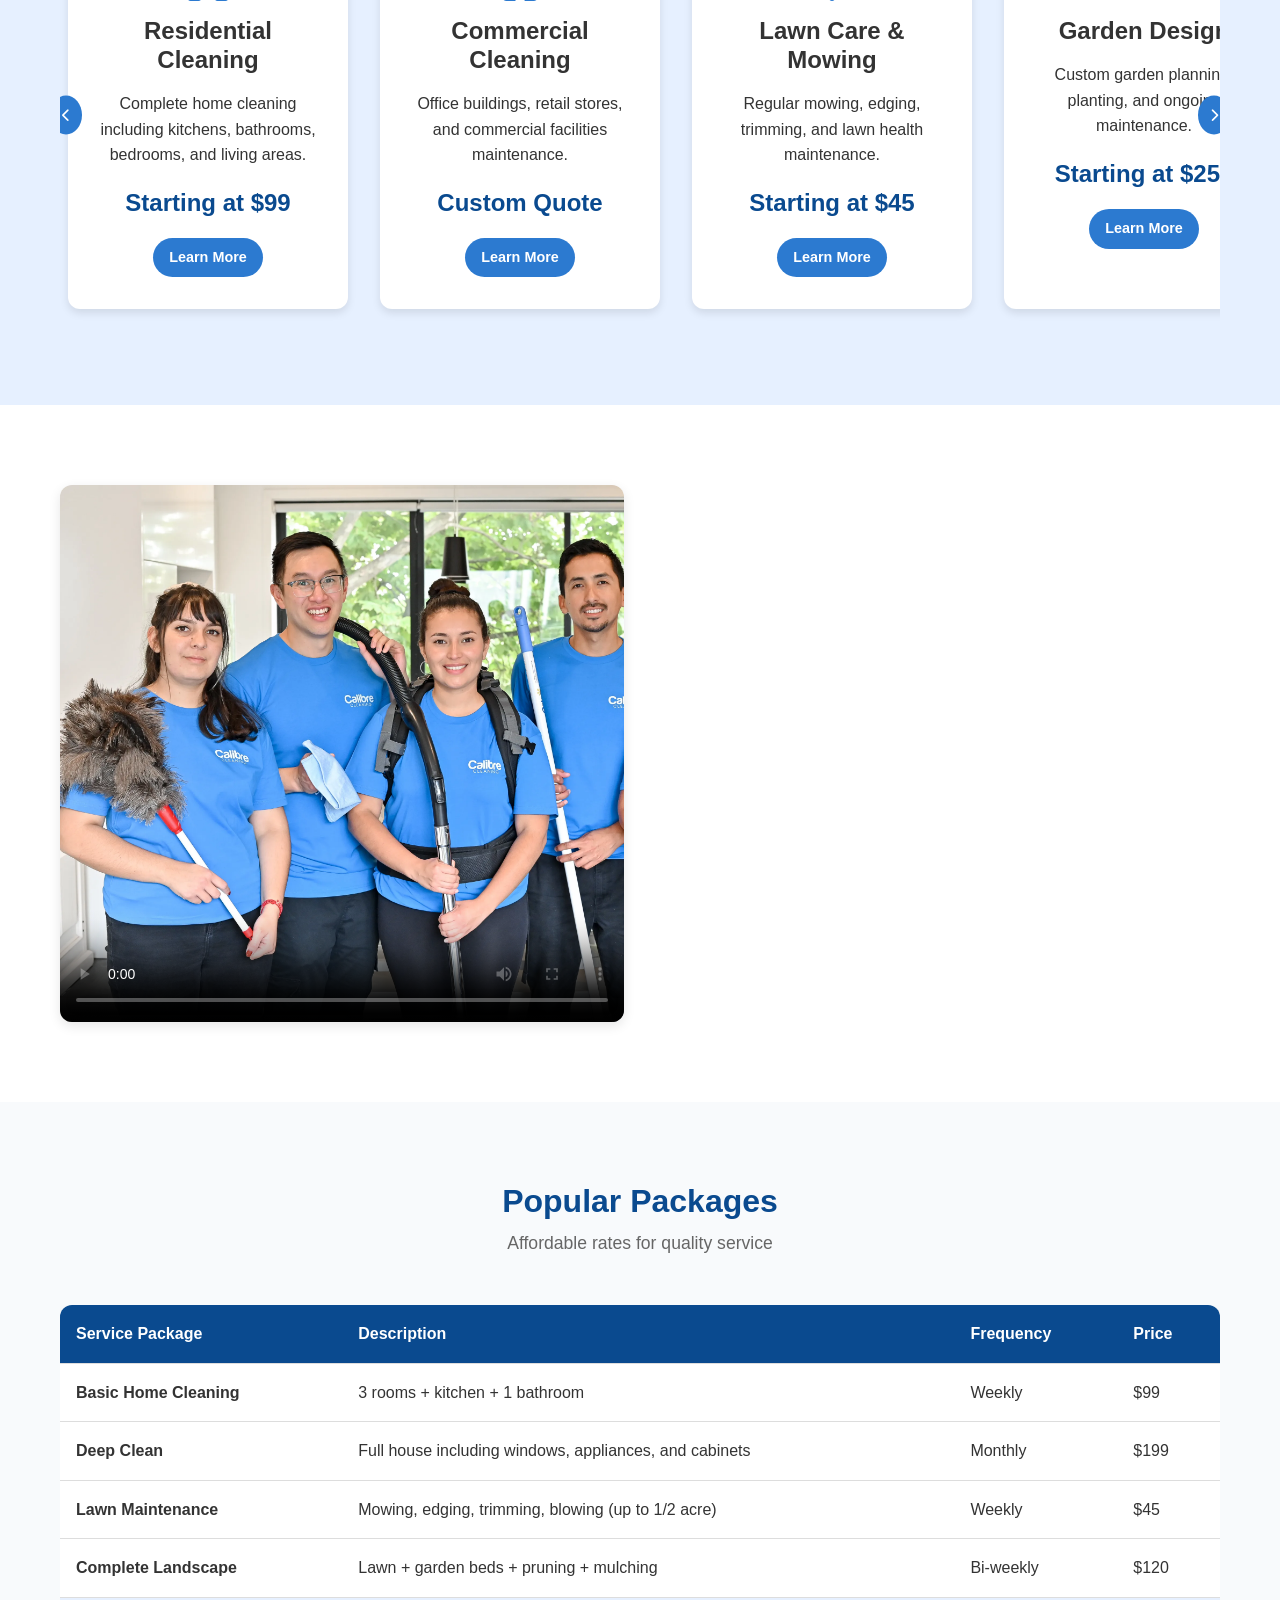
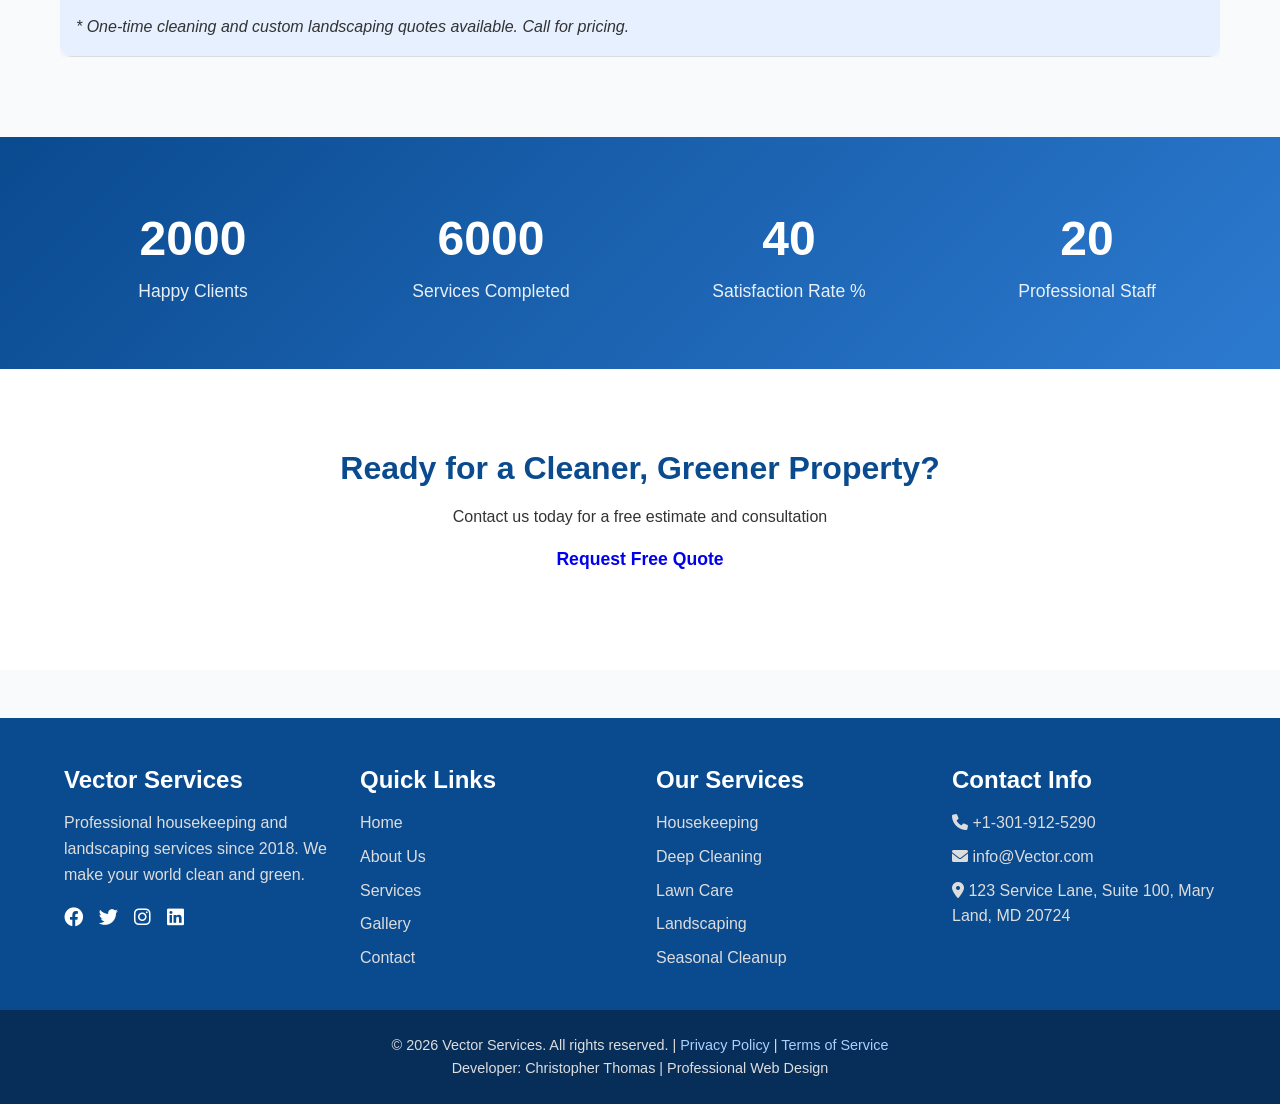
==== commit 95bdbc88: "Final Project Update" ====
--- a/index.html
+++ b/index.html
@@ -5,7 +5,7 @@
     <meta name="viewport" content="width=device-width, initial-scale=1.0, viewport-fit=cover">
     <meta name="description" content="Professional housekeeping and landscaping services. Clean homes, beautiful gardens, and reliable service since 2018.">
     <title>Vector Services | Professional Housekeeping & Landscaping</title>
-    <link rel="stylesheet" href="styles.css">
+    <link rel="stylesheet" href="css/styles.css">
     <link rel="stylesheet" href="https://cdnjs.cloudflare.com/ajax/libs/font-awesome/6.0.0-beta3/css/all.min.css">
 </head>
 <body>
@@ -26,12 +26,12 @@
             </div>
             <ul class="nav-menu">
                 <li><a href="index.html" class="active">Home</a></li>
-                <li><a href="about.html">About</a></li>
-                <li><a href="services-pricing.html">Services & Pricing</a></li>
-                <li><a href="gallery.html">Gallery</a></li>
-                <li><a href="faq.html">FAQ</a></li>
-                <li><a href="blog.html">Blog</a></li>
-                <li><a href="contact.html">Contact</a></li>
+                <li><a href="pages/about.html">About</a></li>
+                <li><a href="pages/services-pricing.html">Services & Pricing</a></li>
+                <li><a href="pages/gallery.html">Gallery</a></li>
+                <li><a href="pages/faq.html">FAQ</a></li>
+                <li><a href="pages/blog.html">Blog</a></li>
+                <li><a href="pages/contact.html">Contact</a></li>
             </ul>
         </nav>
     </header>
@@ -46,7 +46,7 @@
                             <div class="slide-content">
                                 <h1>WE MAKE YOUR WORLD <span class="blue-text">CLEAN & GREEN</span></h1>
                                 <p>Professional housekeeping and landscaping services tailored to your needs</p>
-                                <a href="contact.html" class="btn btn-primary">Get Free Quote</a>
+                                <a href="pages/contact.html" class="btn btn-primary">Get Free Quote</a>
                             </div>
                         </div>
                     </div>
@@ -55,7 +55,7 @@
                             <div class="slide-content">
                                 <h1>EXPERT <span class="blue-text">HOUSEKEEPING</span></h1>
                                 <p>Deep cleaning, sanitization, and daily upkeep for your home or office</p>
-                                <a href="services-pricing.html" class="btn btn-primary">View Services</a>
+                                <a href="pages/services-pricing.html" class="btn btn-primary">View Services</a>
                             </div>
                         </div>
                     </div>
@@ -64,7 +64,7 @@
                             <div class="slide-content">
                                 <h1>BEAUTIFUL <span class="blue-text">LANDSCAPING</span></h1>
                                 <p>Lawn care, garden design, irrigation systems, and seasonal cleanups</p>
-                                <a href="contact.html" class="btn btn-primary">Schedule Now</a>
+                                <a href="pages/contact.html" class="btn btn-primary">Schedule Now</a>
                             </div>
                         </div>
                     </div>
@@ -122,35 +122,35 @@
                             <h3>Residential Cleaning</h3>
                             <p>Complete home cleaning including kitchens, bathrooms, bedrooms, and living areas.</p>
                             <div class="price-tag">Starting at $99</div>
-                            <a href="services-pricing.html" class="btn-small">Learn More</a>
+                            <a href="pages/services-pricing.html" class="btn-small">Learn More</a>
                         </div>
                         <div class="service-card">
                             <i class="fas fa-building"></i>
                             <h3>Commercial Cleaning</h3>
                             <p>Office buildings, retail stores, and commercial facilities maintenance.</p>
                             <div class="price-tag">Custom Quote</div>
-                            <a href="services-pricing.html" class="btn-small">Learn More</a>
+                            <a href="pages/services-pricing.html" class="btn-small">Learn More</a>
                         </div>
                         <div class="service-card">
                             <i class="fas fa-tree"></i>
                             <h3>Lawn Care & Mowing</h3>
                             <p>Regular mowing, edging, trimming, and lawn health maintenance.</p>
                             <div class="price-tag">Starting at $45</div>
-                            <a href="services-pricing.html" class="btn-small">Learn More</a>
+                            <a href="pages/services-pricing.html" class="btn-small">Learn More</a>
                         </div>
                         <div class="service-card">
                             <i class="fas fa-water"></i>
                             <h3>Garden Design</h3>
                             <p>Custom garden planning, planting, and ongoing maintenance.</p>
                             <div class="price-tag">Starting at $250</div>
-                            <a href="services-pricing.html" class="btn-small">Learn More</a>
+                            <a href="pages/services-pricing.html" class="btn-small">Learn More</a>
                         </div>
                         <div class="service-card">
                             <i class="fas fa-seedling"></i>
                             <h3>Seasonal Cleanup</h3>
                             <p>Spring and fall cleanup, leaf removal, and pruning services.</p>
                             <div class="price-tag">Starting at $75</div>
-                            <a href="services-pricing.html" class="btn-small">Learn More</a>
+                            <a href="pages/services-pricing.html" class="btn-small">Learn More</a>
                         </div>
                     </div>
                     <button class="service-next"><i class="fas fa-chevron-right"></i></button>
@@ -252,7 +252,7 @@
             <div class="container">
                 <h2>Ready for a Cleaner, Greener Property?</h2>
                 <p>Contact us today for a free estimate and consultation</p>
-                <a href="contact.html" class="btn btn-large">Request Free Quote</a>
+                <a href="pages/contact.html" class="btn btn-large">Request Free Quote</a>
             </div>
         </section>
     </main>
@@ -275,10 +275,10 @@
                     <h3>Quick Links</h3>
                     <ul>
                         <li><a href="index.html">Home</a></li>
-                        <li><a href="about.html">About Us</a></li>
-                        <li><a href="services-pricing.html">Services</a></li>
-                        <li><a href="gallery.html">Gallery</a></li>
-                        <li><a href="contact.html">Contact</a></li>
+                        <li><a href="pages/about.html">About Us</a></li>
+                        <li><a href="pages/services-pricing.html">Services</a></li>
+                        <li><a href="pages/gallery.html">Gallery</a></li>
+                        <li><a href="pages/contact.html">Contact</a></li>
                     </ul>
                 </div>
                 <div class="footer-services">
--- a/css/styles.css
+++ b/css/styles.css
@@ -0,0 +1,965 @@
+/* Vector Services - Main Stylesheet */
+/* Color Palette: #0a4a8f (Dark Blue), #2c7ad0 (Primary Blue), #e6f0ff (Light Blue), #f8fafc (Off White) */
+
+/* Reset & Base */
+* {
+    margin: 0;
+    padding: 0;
+    box-sizing: border-box;
+}
+
+body {
+    font-family: 'Segoe UI', Tahoma, Geneva, Verdana, sans-serif;
+    line-height: 1.6;
+    color: #333;
+    background-color: #f8fafc;
+}
+
+.container {
+    max-width: 1200px;
+    margin: 0 auto;
+    padding: 0 20px;
+}
+
+/* Typography */
+h1, h2, h3, h4 {
+    font-weight: 700;
+    line-height: 1.2;
+    margin-bottom: 1rem;
+}
+
+h1 { font-size: 2.5rem; }
+h2 { font-size: 2rem; color: #0a4a8f; }
+h3 { font-size: 1.5rem; }
+
+.section-header {
+    text-align: center;
+    margin-bottom: 3rem;
+}
+
+.section-header h2 {
+    margin-bottom: 0.5rem;
+}
+
+.section-header p {
+    color: #666;
+    font-size: 1.1rem;
+}
+
+/* Header Styles */
+header {
+    background: linear-gradient(135deg, #0a4a8f 0%, #1e5a9e 100%);
+    color: white;
+    display: flex;
+    justify-content: space-between;
+    align-items: center;
+    padding: 1rem 5%;
+    flex-wrap: wrap;
+    position: sticky;
+    top: 0;
+    z-index: 1000;
+    box-shadow: 0 2px 10px rgba(0,0,0,0.1);
+}
+
+.logo-area {
+    display: flex;
+    align-items: center;
+    gap: 15px;
+}
+
+.logo-circle {
+    width: 50px;
+    height: 50px;
+    background: white;
+    border-radius: 50%;
+    display: flex;
+    align-items: center;
+    justify-content: center;
+    color: #0a4a8f;
+    font-size: 1.8rem;
+}
+
+.company-name {
+    display: flex;
+    flex-direction: column;
+}
+
+.brand-main {
+    font-size: 1.5rem;
+    font-weight: bold;
+}
+
+.brand-sub {
+    font-size: 0.8rem;
+    opacity: 0.9;
+}
+
+/* Navigation */
+nav ul {
+    display: flex;
+    list-style: none;
+    gap: 1.5rem;
+}
+
+nav a {
+    color: white;
+    text-decoration: none;
+    font-weight: 500;
+    transition: 0.3s;
+    padding: 0.5rem 0;
+}
+
+nav a:hover, nav a.active {
+    color: #aad0ff;
+    border-bottom: 2px solid #aad0ff;
+}
+
+.mobile-menu-btn {
+    display: none;
+    font-size: 1.5rem;
+    cursor: pointer;
+}
+
+/* Buttons */
+.btn, .btn-primary, .btn-small, .btn-large {
+    display: inline-block;
+    padding: 0.75rem 1.5rem;
+    border-radius: 30px;
+    text-decoration: none;
+    transition: all 0.3s ease;
+    cursor: pointer;
+    border: none;
+    font-weight: 600;
+}
+
+.btn-primary {
+    background: #2c7ad0;
+    color: white;
+}
+
+.btn-primary:hover {
+    background: #0a4a8f;
+    transform: translateY(-2px);
+    box-shadow: 0 4px 12px rgba(10, 74, 143, 0.3);
+}
+
+.btn-small {
+    padding: 0.5rem 1rem;
+    font-size: 0.9rem;
+    background: #2c7ad0;
+    color: white;
+}
+
+.btn-large {
+    padding: 1rem 2rem;
+    font-size: 1.1rem;
+}
+
+.btn-block {
+    display: block;
+    width: 100%;
+}
+
+/* Hero Carousel */
+.hero-carousel {
+    position: relative;
+    overflow: hidden;
+    height: 600px;
+}
+
+.carousel-container {
+    position: relative;
+    height: 100%;
+}
+
+.carousel-slides {
+    height: 100%;
+    position: relative;
+}
+
+.carousel-slide {
+    position: absolute;
+    top: 0;
+    left: 0;
+    width: 100%;
+    height: 100%;
+    opacity: 0;
+    transition: opacity 0.5s ease;
+}
+
+.carousel-slide.active {
+    opacity: 1;
+}
+
+.slide-bg {
+    width: 100%;
+    height: 100%;
+    background-size: cover;
+    background-position: center;
+    display: flex;
+    align-items: center;
+    justify-content: center;
+}
+
+.slide-content {
+    text-align: center;
+    color: white;
+    max-width: 800px;
+    padding: 2rem;
+}
+
+.slide-content h1 {
+    font-size: 3rem;
+    margin-bottom: 1rem;
+}
+
+.blue-text {
+    color: #aad0ff;
+}
+
+.carousel-btn {
+    position: absolute;
+    top: 50%;
+    transform: translateY(-50%);
+    background: rgba(255,255,255,0.3);
+    border: none;
+    padding: 1rem;
+    cursor: pointer;
+    border-radius: 50%;
+    color: white;
+    font-size: 1.2rem;
+    transition: 0.3s;
+}
+
+.carousel-btn:hover {
+    background: rgba(255,255,255,0.5);
+}
+
+.prev-btn { left: 20px; }
+.next-btn { right: 20px; }
+
+.carousel-dots {
+    position: absolute;
+    bottom: 20px;
+    left: 50%;
+    transform: translateX(-50%);
+    display: flex;
+    gap: 10px;
+}
+
+.dot {
+    width: 12px;
+    height: 12px;
+    background: rgba(255,255,255,0.5);
+    border-radius: 50%;
+    cursor: pointer;
+    transition: 0.3s;
+}
+
+.dot.active {
+    background: white;
+    transform: scale(1.2);
+}
+
+/* Features Section */
+.features {
+    padding: 5rem 0;
+    background: white;
+}
+
+.features-grid {
+    display: grid;
+    grid-template-columns: repeat(auto-fit, minmax(250px, 1fr));
+    gap: 2rem;
+}
+
+.feature-card {
+    text-align: center;
+    padding: 2rem;
+    background: #f8fafc;
+    border-radius: 12px;
+    transition: transform 0.3s, box-shadow 0.3s;
+}
+
+.feature-card:hover {
+    transform: translateY(-5px);
+    box-shadow: 0 10px 25px rgba(0,0,0,0.1);
+}
+
+.feature-card i {
+    font-size: 3rem;
+    color: #2c7ad0;
+    margin-bottom: 1rem;
+}
+
+/* Services Carousel */
+.services-carousel-section {
+    padding: 5rem 0;
+    background: #e6f0ff;
+}
+
+.services-carousel {
+    position: relative;
+    overflow: hidden;
+}
+
+.services-track {
+    display: flex;
+    gap: 2rem;
+    overflow-x: auto;
+    scroll-behavior: smooth;
+    padding: 1rem 0.5rem;
+}
+
+.services-track::-webkit-scrollbar {
+    display: none;
+}
+
+.service-card {
+    min-width: 280px;
+    background: white;
+    border-radius: 12px;
+    padding: 2rem;
+    text-align: center;
+    box-shadow: 0 4px 8px rgba(0,0,0,0.1);
+    transition: 0.3s;
+}
+
+.service-card:hover {
+    transform: translateY(-5px);
+    box-shadow: 0 8px 16px rgba(0,0,0,0.15);
+}
+
+.service-card i {
+    font-size: 3rem;
+    color: #2c7ad0;
+    margin-bottom: 1rem;
+}
+
+.price-tag {
+    font-size: 1.5rem;
+    font-weight: bold;
+    color: #0a4a8f;
+    margin: 1rem 0;
+}
+
+.service-prev, .service-next {
+    position: absolute;
+    top: 50%;
+    transform: translateY(-50%);
+    background: #2c7ad0;
+    border: none;
+    padding: 0.75rem;
+    border-radius: 50%;
+    cursor: pointer;
+    color: white;
+    z-index: 10;
+}
+
+.service-prev { left: -10px; }
+.service-next { right: -10px; }
+
+/* Video Showcase */
+.video-showcase {
+    padding: 5rem 0;
+    background: white;
+}
+
+.video-wrapper {
+    display: grid;
+    grid-template-columns: 1fr 1fr;
+    gap: 2rem;
+    align-items: center;
+}
+
+.video-wrapper video {
+    width: 100%;
+    border-radius: 12px;
+    box-shadow: 0 4px 12px rgba(0,0,0,0.1);
+}
+
+.audio-testimonial {
+    background: #e6f0ff;
+    padding: 2rem;
+    border-radius: 12px;
+    text-align: center;
+}
+
+.audio-testimonial audio {
+    width: 100%;
+    margin: 1rem 0;
+}
+
+/* Pricing Tables */
+.pricing-section, .services-detailed {
+    padding: 5rem 0;
+    background: #f8fafc;
+}
+
+.table-responsive {
+    overflow-x: auto;
+}
+
+.pricing-table, .pricing-detailed {
+    width: 100%;
+    border-collapse: collapse;
+    background: white;
+    border-radius: 12px;
+    overflow: hidden;
+    box-shadow: 0 2px 8px rgba(0,0,0,0.05);
+}
+
+.pricing-table th, .pricing-table td,
+.pricing-detailed th, .pricing-detailed td {
+    padding: 1rem;
+    text-align: left;
+    border-bottom: 1px solid #ddd;
+}
+
+.pricing-table th, .pricing-detailed th {
+    background: #0a4a8f;
+    color: white;
+    font-weight: 600;
+}
+
+.table-footer {
+    background: #e6f0ff;
+    text-align: center;
+    font-style: italic;
+}
+
+/* Stats Section */
+.stats-section {
+    background: linear-gradient(135deg, #0a4a8f, #2c7ad0);
+    color: white;
+    padding: 4rem 0;
+    text-align: center;
+}
+
+.stats-grid {
+    display: grid;
+    grid-template-columns: repeat(auto-fit, minmax(200px, 1fr));
+    gap: 2rem;
+}
+
+.stat-number {
+    font-size: 3rem;
+    font-weight: bold;
+    display: block;
+}
+
+.stat-label {
+    font-size: 1.1rem;
+    opacity: 0.9;
+}
+
+/* CTA Section */
+.cta-section {
+    padding: 5rem 0;
+    background: white;
+    text-align: center;
+}
+
+.cta-section h2 {
+    margin-bottom: 1rem;
+}
+
+/* Page Banner */
+.page-banner {
+    background: linear-gradient(135deg, #0a4a8f, #2c7ad0);
+    color: white;
+    text-align: center;
+    padding: 4rem 2rem;
+}
+
+.page-banner h1 {
+    margin-bottom: 0.5rem;
+}
+
+/* About Page */
+.about-story, .values-section, .team-section {
+    padding: 5rem 0;
+}
+
+.about-grid {
+    display: grid;
+    grid-template-columns: 1fr 1fr;
+    gap: 3rem;
+    align-items: center;
+}
+
+.about-image img {
+    width: 100%;
+    border-radius: 12px;
+    box-shadow: 0 4px 12px rgba(0,0,0,0.1);
+}
+
+.mission-box {
+    background: #e6f0ff;
+    padding: 1.5rem;
+    border-radius: 12px;
+    margin-top: 2rem;
+}
+
+.values-grid, .team-grid, .bundles-grid {
+    display: grid;
+    grid-template-columns: repeat(auto-fit, minmax(250px, 1fr));
+    gap: 2rem;
+    margin-top: 2rem;
+}
+
+.value-card, .team-member, .bundle-card {
+    text-align: center;
+    padding: 2rem;
+    background: white;
+    border-radius: 12px;
+    box-shadow: 0 2px 8px rgba(0,0,0,0.05);
+    transition: 0.3s;
+}
+
+.value-card i {
+    font-size: 2.5rem;
+    color: #2c7ad0;
+    margin-bottom: 1rem;
+}
+
+.team-member img {
+    width: 150px;
+    height: 150px;
+    border-radius: 50%;
+    object-fit: cover;
+    margin-bottom: 1rem;
+}
+
+.bundle-card.featured {
+    border: 2px solid #2c7ad0;
+    transform: scale(1.05);
+}
+
+.bundle-price {
+    font-size: 1.8rem;
+    font-weight: bold;
+    color: #0a4a8f;
+    margin: 1rem 0;
+}
+
+.bundle-price span {
+    font-size: 1rem;
+    color: #666;
+}
+
+.sidebar-cta {
+    background: #e6f0ff;
+    padding: 3rem 0;
+    margin: 2rem 0;
+}
+
+.sidebar-content {
+    text-align: center;
+}
+
+/* Gallery Page */
+.gallery-filter {
+    padding: 5rem 0;
+}
+
+.filter-buttons {
+    text-align: center;
+    margin-bottom: 3rem;
+}
+
+.filter-btn {
+    padding: 0.75rem 1.5rem;
+    margin: 0 0.5rem;
+    border: none;
+    background: #e6f0ff;
+    cursor: pointer;
+    border-radius: 30px;
+    transition: 0.3s;
+}
+
+.filter-btn.active, .filter-btn:hover {
+    background: #2c7ad0;
+    color: white;
+}
+
+.gallery-grid {
+    display: grid;
+    grid-template-columns: repeat(auto-fill, minmax(300px, 1fr));
+    gap: 1.5rem;
+}
+
+.gallery-item {
+    position: relative;
+    overflow: hidden;
+    border-radius: 12px;
+    cursor: pointer;
+}
+
+.gallery-item img {
+    width: 100%;
+    height: 250px;
+    object-fit: cover;
+    transition: transform 0.3s;
+}
+
+.gallery-item:hover img {
+    transform: scale(1.05);
+}
+
+.gallery-overlay {
+    position: absolute;
+    bottom: 0;
+    left: 0;
+    right: 0;
+    background: linear-gradient(transparent, rgba(10, 74, 143, 0.9));
+    color: white;
+    padding: 1rem;
+    transform: translateY(100%);
+    transition: transform 0.3s;
+}
+
+.gallery-item:hover .gallery-overlay {
+    transform: translateY(0);
+}
+
+/* Lightbox */
+.lightbox {
+    display: none;
+    position: fixed;
+    z-index: 2000;
+    top: 0;
+    left: 0;
+    width: 100%;
+    height: 100%;
+    background: rgba(0,0,0,0.9);
+    justify-content: center;
+    align-items: center;
+}
+
+.lightbox-content {
+    max-width: 90%;
+    max-height: 90%;
+}
+
+.close-lightbox {
+    position: absolute;
+    top: 20px;
+    right: 40px;
+    color: white;
+    font-size: 2rem;
+    cursor: pointer;
+}
+
+/* FAQ Page */
+.faq-section {
+    padding: 5rem 0;
+}
+
+.faq-category {
+    margin-bottom: 3rem;
+}
+
+.faq-category h2 {
+    margin-bottom: 1.5rem;
+}
+
+.faq-list dt {
+    font-weight: bold;
+    font-size: 1.1rem;
+    margin-top: 1.5rem;
+    color: #0a4a8f;
+}
+
+.faq-list dd {
+    margin-left: 1rem;
+    margin-top: 0.5rem;
+    color: #555;
+}
+
+.contact-prompt {
+    text-align: center;
+    margin-top: 3rem;
+    padding: 2rem;
+    background: #e6f0ff;
+    border-radius: 12px;
+}
+
+/* Contact Page */
+.contact-section {
+    padding: 5rem 0;
+}
+
+.contact-grid {
+    display: grid;
+    grid-template-columns: 1fr 2fr;
+    gap: 3rem;
+}
+
+.contact-info .info-item {
+    display: flex;
+    gap: 1rem;
+    margin-bottom: 2rem;
+}
+
+.contact-info .info-item i {
+    font-size: 1.5rem;
+    color: #2c7ad0;
+}
+
+.contact-form-wrapper fieldset {
+    border: 2px solid #2c7ad0;
+    padding: 2rem;
+    border-radius: 12px;
+}
+
+.form-group {
+    margin-bottom: 1.5rem;
+}
+
+.form-group label {
+    display: block;
+    margin-bottom: 0.5rem;
+    font-weight: 500;
+}
+
+.form-group input, .form-group select, .form-group textarea {
+    width: 100%;
+    padding: 0.75rem;
+    border: 1px solid #ddd;
+    border-radius: 8px;
+    font-family: inherit;
+}
+
+.form-group input:focus, .form-group select:focus, .form-group textarea:focus {
+    outline: none;
+    border-color: #2c7ad0;
+}
+
+/* Blog Page */
+.blog-section {
+    padding: 5rem 0;
+}
+
+.blog-section .container {
+    display: grid;
+    grid-template-columns: 2fr 1fr;
+    gap: 3rem;
+}
+
+.blog-grid {
+    display: grid;
+    gap: 2rem;
+}
+
+.blog-post {
+    background: white;
+    border-radius: 12px;
+    overflow: hidden;
+    box-shadow: 0 2px 8px rgba(0,0,0,0.05);
+}
+
+.blog-post img {
+    width: 100%;
+    height: 250px;
+    object-fit: cover;
+}
+
+.blog-post h2, .blog-post .post-meta, .blog-post p {
+    padding: 0 1.5rem;
+}
+
+.blog-post h2 {
+    margin-top: 1rem;
+}
+
+.post-meta {
+    color: #666;
+    font-size: 0.9rem;
+    margin-bottom: 1rem;
+}
+
+.read-more {
+    display: inline-block;
+    margin: 1rem 1.5rem 1.5rem;
+    color: #2c7ad0;
+    text-decoration: none;
+    font-weight: 600;
+}
+
+.sidebar-widget {
+    background: white;
+    padding: 1.5rem;
+    border-radius: 12px;
+    margin-bottom: 2rem;
+    box-shadow: 0 2px 8px rgba(0,0,0,0.05);
+}
+
+.sidebar-widget h3 {
+    margin-bottom: 1rem;
+}
+
+.sidebar-widget ul {
+    list-style: none;
+}
+
+.sidebar-widget ul li {
+    margin-bottom: 0.5rem;
+}
+
+.sidebar-widget ul li a {
+    color: #333;
+    text-decoration: none;
+}
+
+.sidebar-widget ul li a:hover {
+    color: #2c7ad0;
+}
+
+.sidebar-widget input {
+    width: 100%;
+    padding: 0.5rem;
+    margin: 0.5rem 0;
+    border: 1px solid #ddd;
+    border-radius: 8px;
+}
+
+/* Footer */
+footer {
+    background: #0a4a8f;
+    color: #ddd;
+    margin-top: 3rem;
+}
+
+.footer-main {
+    padding: 3rem 5% 2rem;
+}
+
+.footer-grid {
+    display: grid;
+    grid-template-columns: repeat(auto-fit, minmax(250px, 1fr));
+    gap: 2rem;
+    max-width: 1200px;
+    margin: 0 auto;
+}
+
+.footer-about h3, .footer-links h3, .footer-services h3, .footer-contact h3 {
+    color: white;
+    margin-bottom: 1rem;
+}
+
+.footer-about p, .footer-contact p {
+    margin-bottom: 0.5rem;
+}
+
+.social-links {
+    display: flex;
+    gap: 1rem;
+    margin-top: 1rem;
+}
+
+.social-links a {
+    color: white;
+    font-size: 1.2rem;
+    transition: 0.3s;
+}
+
+.social-links a:hover {
+    color: #aad0ff;
+}
+
+.footer-links ul, .footer-services ul {
+    list-style: none;
+}
+
+.footer-links ul li, .footer-services ul li {
+    margin-bottom: 0.5rem;
+}
+
+.footer-links ul li a {
+    color: #ddd;
+    text-decoration: none;
+}
+
+.footer-links ul li a:hover {
+    color: white;
+}
+
+.footer-bottom {
+    background: #062e59;
+    text-align: center;
+    padding: 1.5rem;
+    font-size: 0.9rem;
+}
+
+.footer-bottom a {
+    color: #aad0ff;
+    text-decoration: none;
+}
+
+/* Responsive Design */
+@media (max-width: 768px) {
+    h1 { font-size: 2rem; }
+    h2 { font-size: 1.5rem; }
+    
+    .mobile-menu-btn {
+        display: block;
+    }
+    
+    .nav-menu {
+        display: none;
+        position: absolute;
+        top: 100%;
+        left: 0;
+        right: 0;
+        background: #0a4a8f;
+        flex-direction: column;
+        padding: 1rem;
+        text-align: center;
+    }
+    
+    .nav-menu.active {
+        display: flex;
+    }
+    
+    .hero-carousel {
+        height: 400px;
+    }
+    
+    .slide-content h1 {
+        font-size: 2rem;
+    }
+    
+    .about-grid, .contact-grid, .blog-section .container {
+        grid-template-columns: 1fr;
+    }
+    
+    .video-wrapper {
+        grid-template-columns: 1fr;
+    }
+    
+    .bundle-card.featured {
+        transform: scale(1);
+    }
+    
+    .stats-grid {
+        grid-template-columns: repeat(2, 1fr);
+    }
+}
+
+@media (max-width: 480px) {
+    .stats-grid {
+        grid-template-columns: 1fr;
+    }
+    
+    .filter-buttons {
+        display: flex;
+        flex-direction: column;
+        gap: 0.5rem;
+        align-items: center;
+    }
+    
+    .filter-btn {
+        width: 80%;
+    }
+}
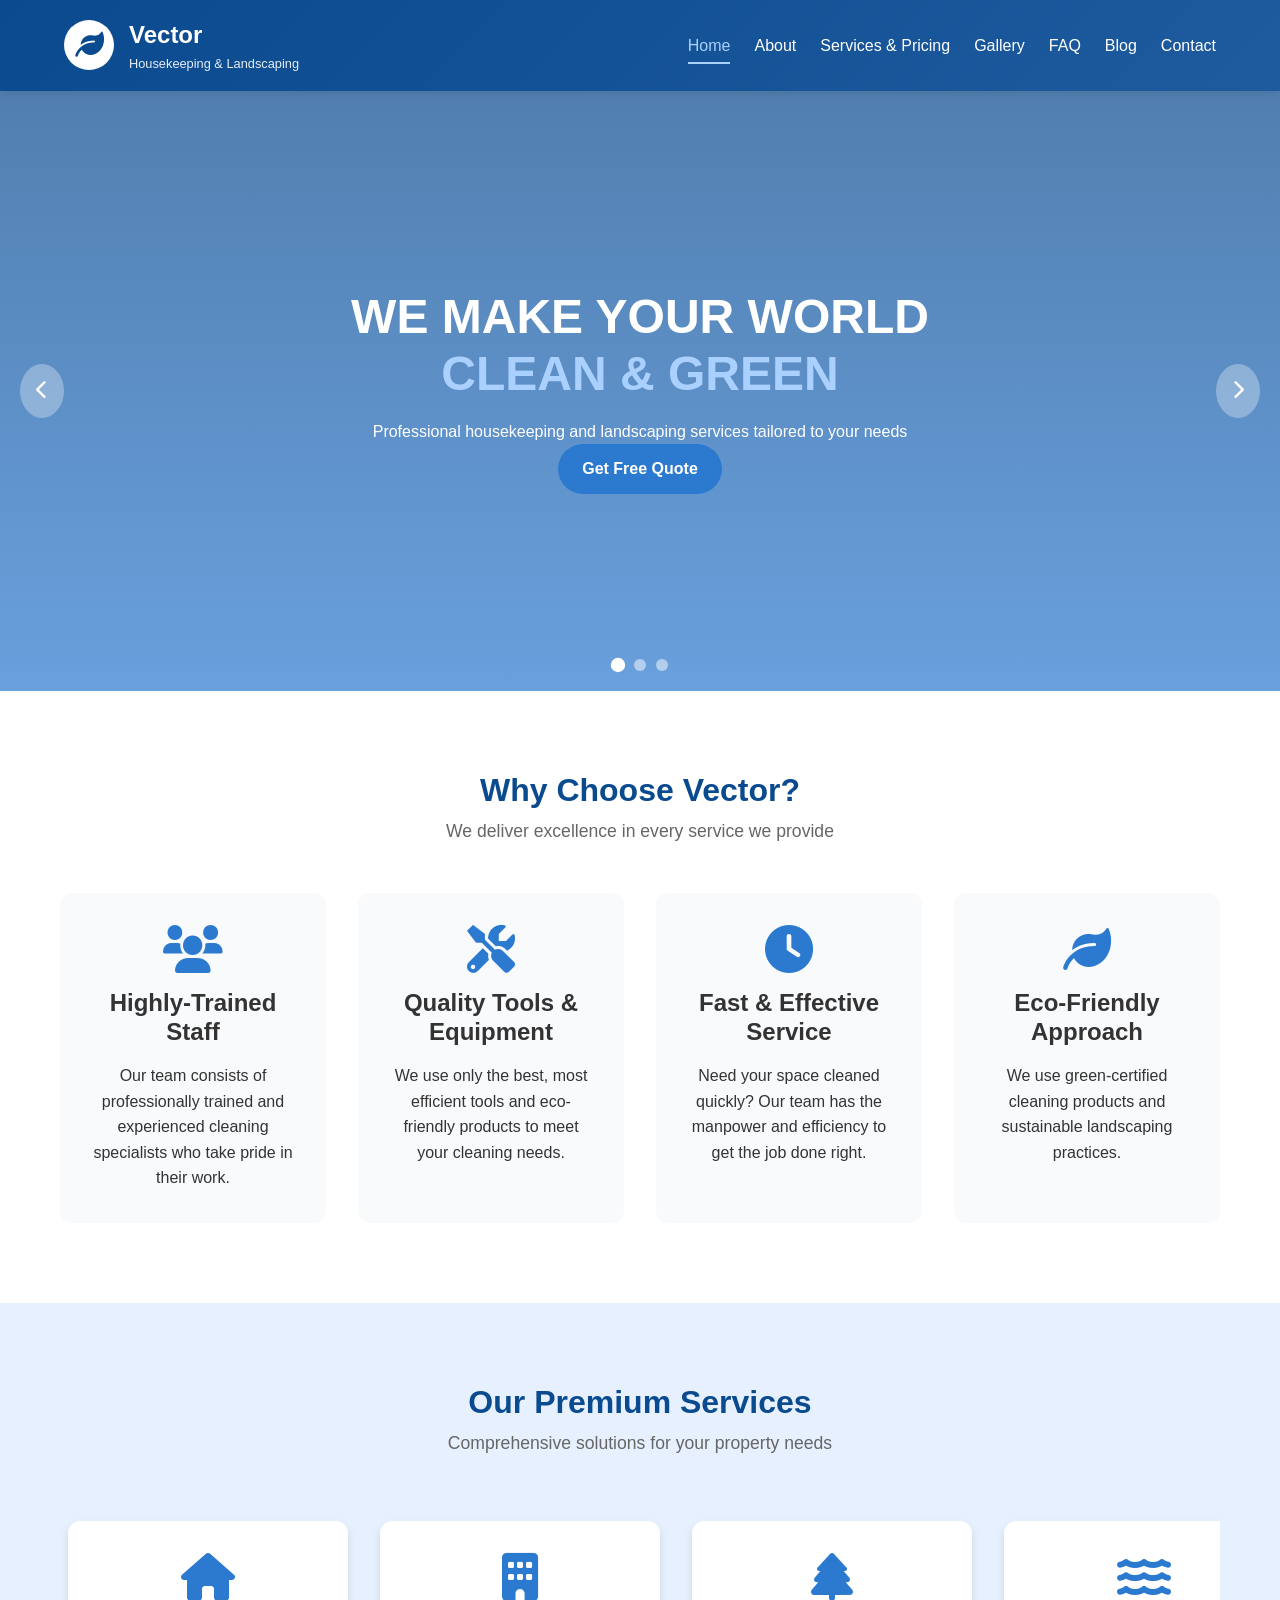
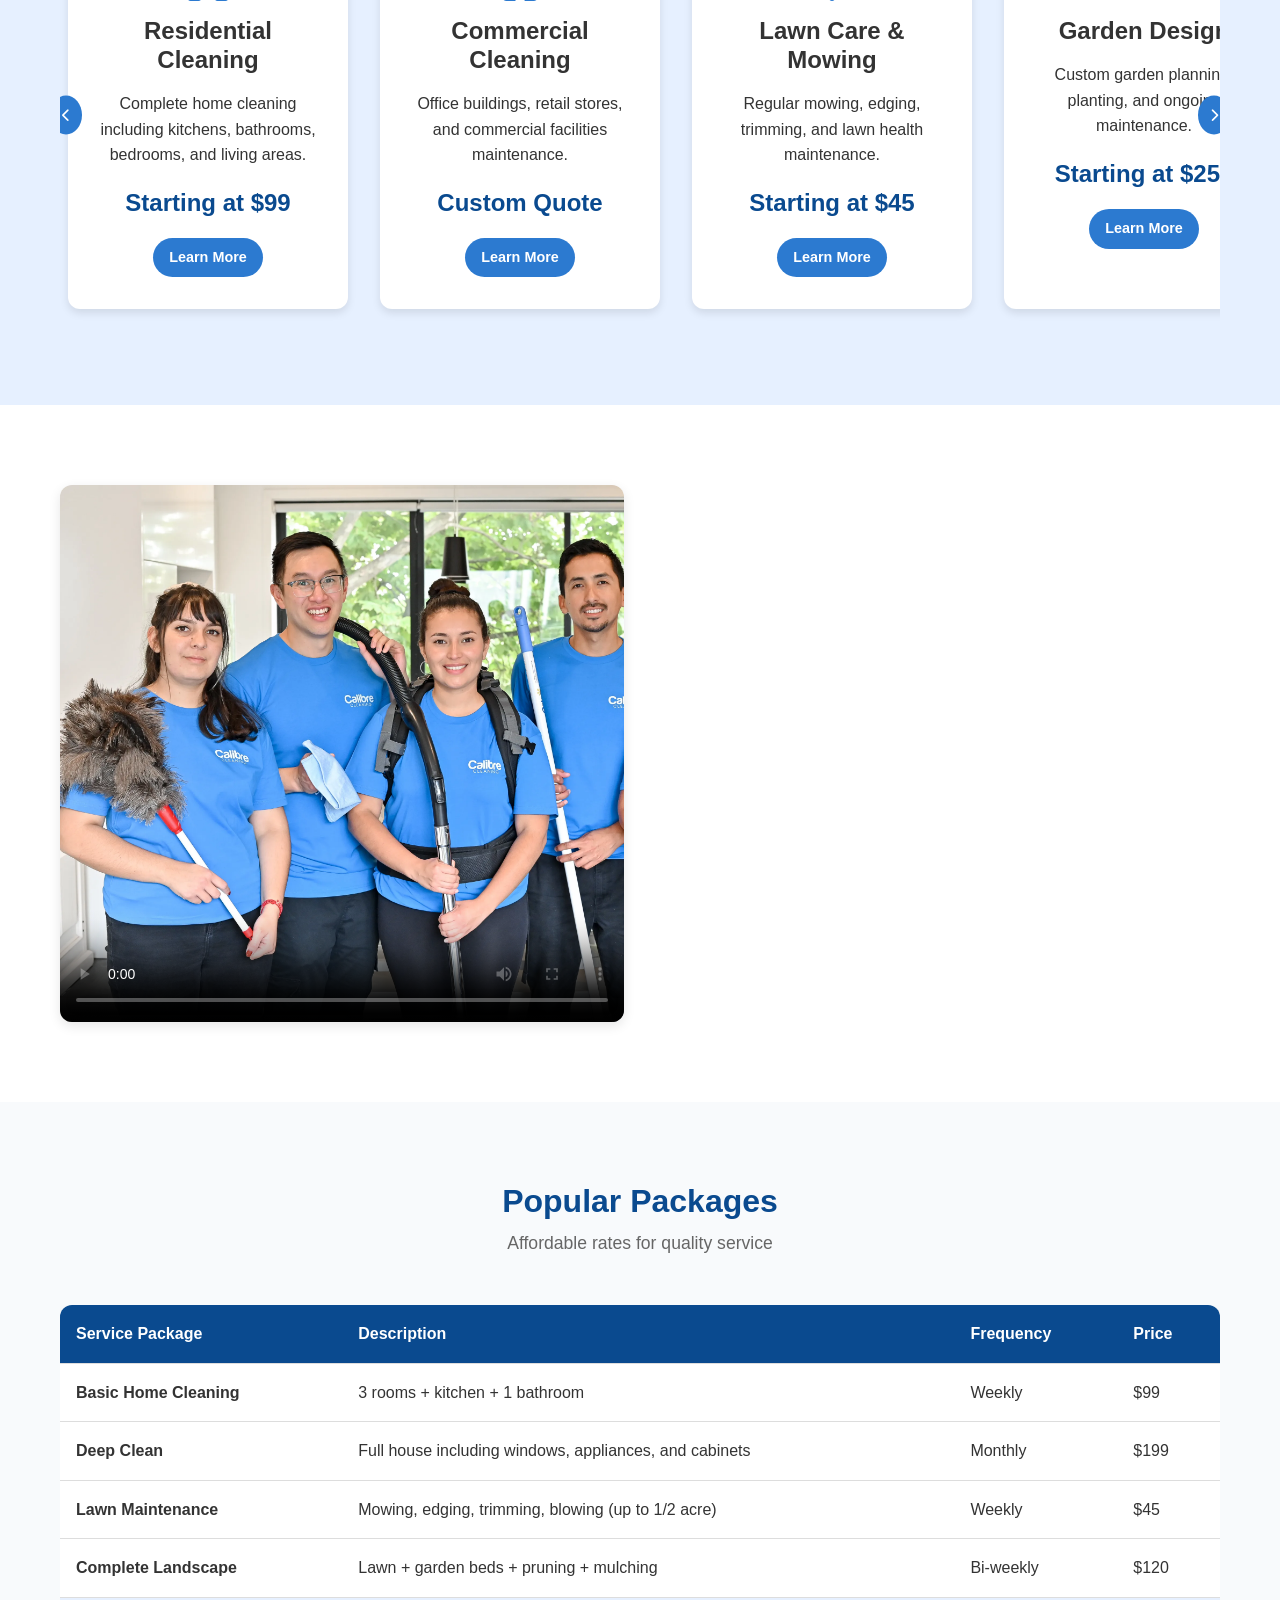
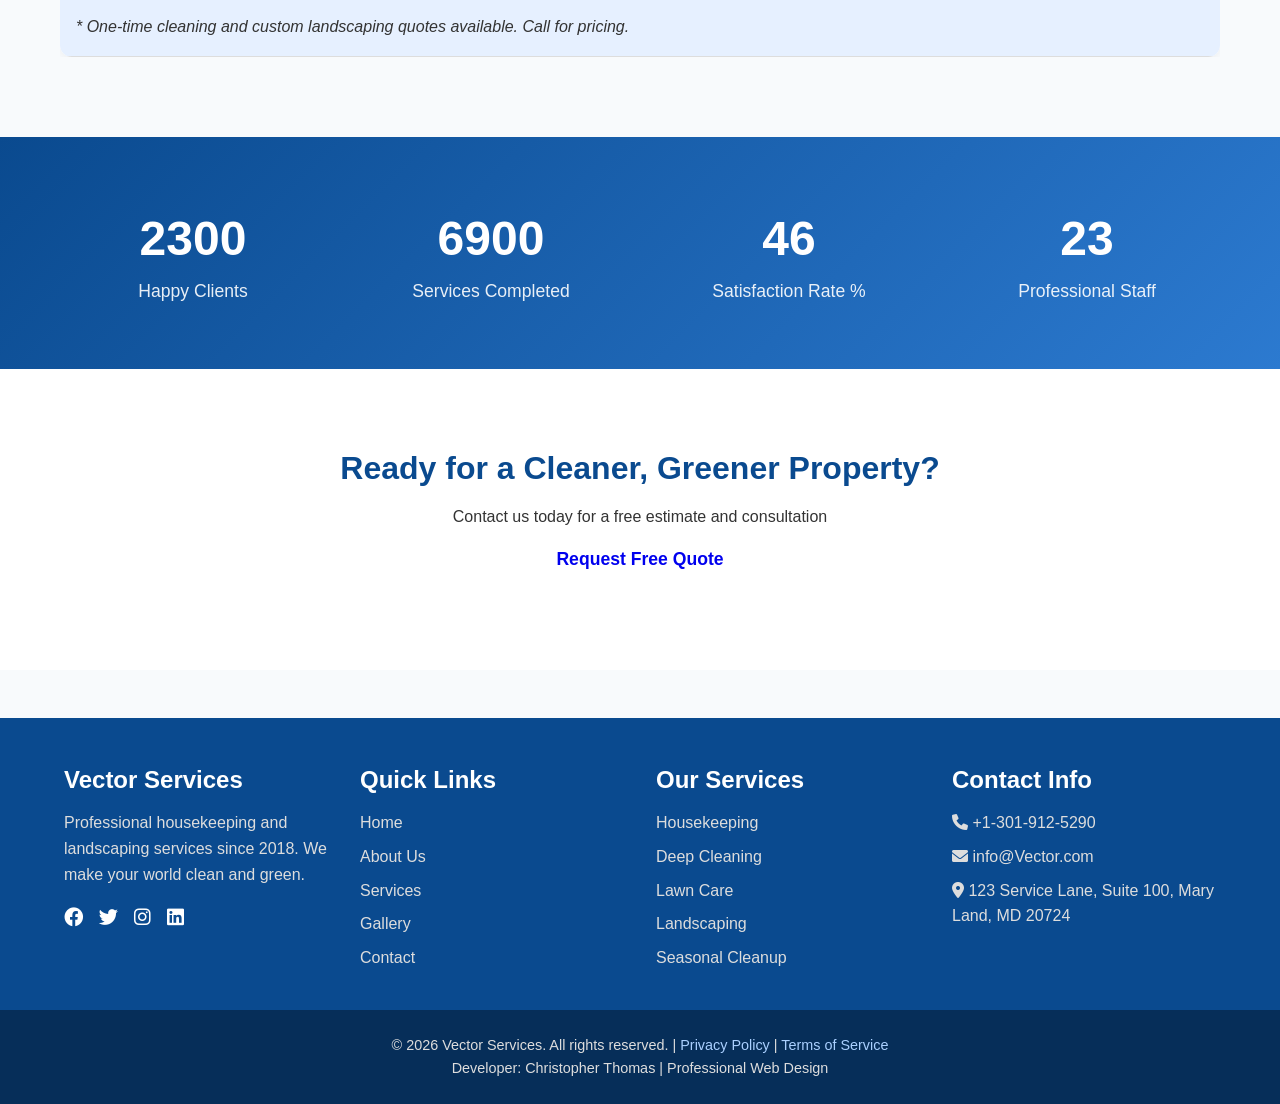
==== commit 5931f34a: "Final Project" ====
--- a/index.html
+++ b/index.html
@@ -162,8 +162,8 @@
         <section class="video-showcase">
             <div class="container">
                 <div class="video-wrapper">
-                    <video controls poster="images/hero-bg.jpg">
-                        <source src="vid/promo.mp4" type="video/mp4">
+                    <video controls poster="../images/hero-bg.jpg">
+                        <source src="../vid/promo.mp4" type="video/mp4">
                         Your browser does not support the video tag.
                     </video>
                 </div>
